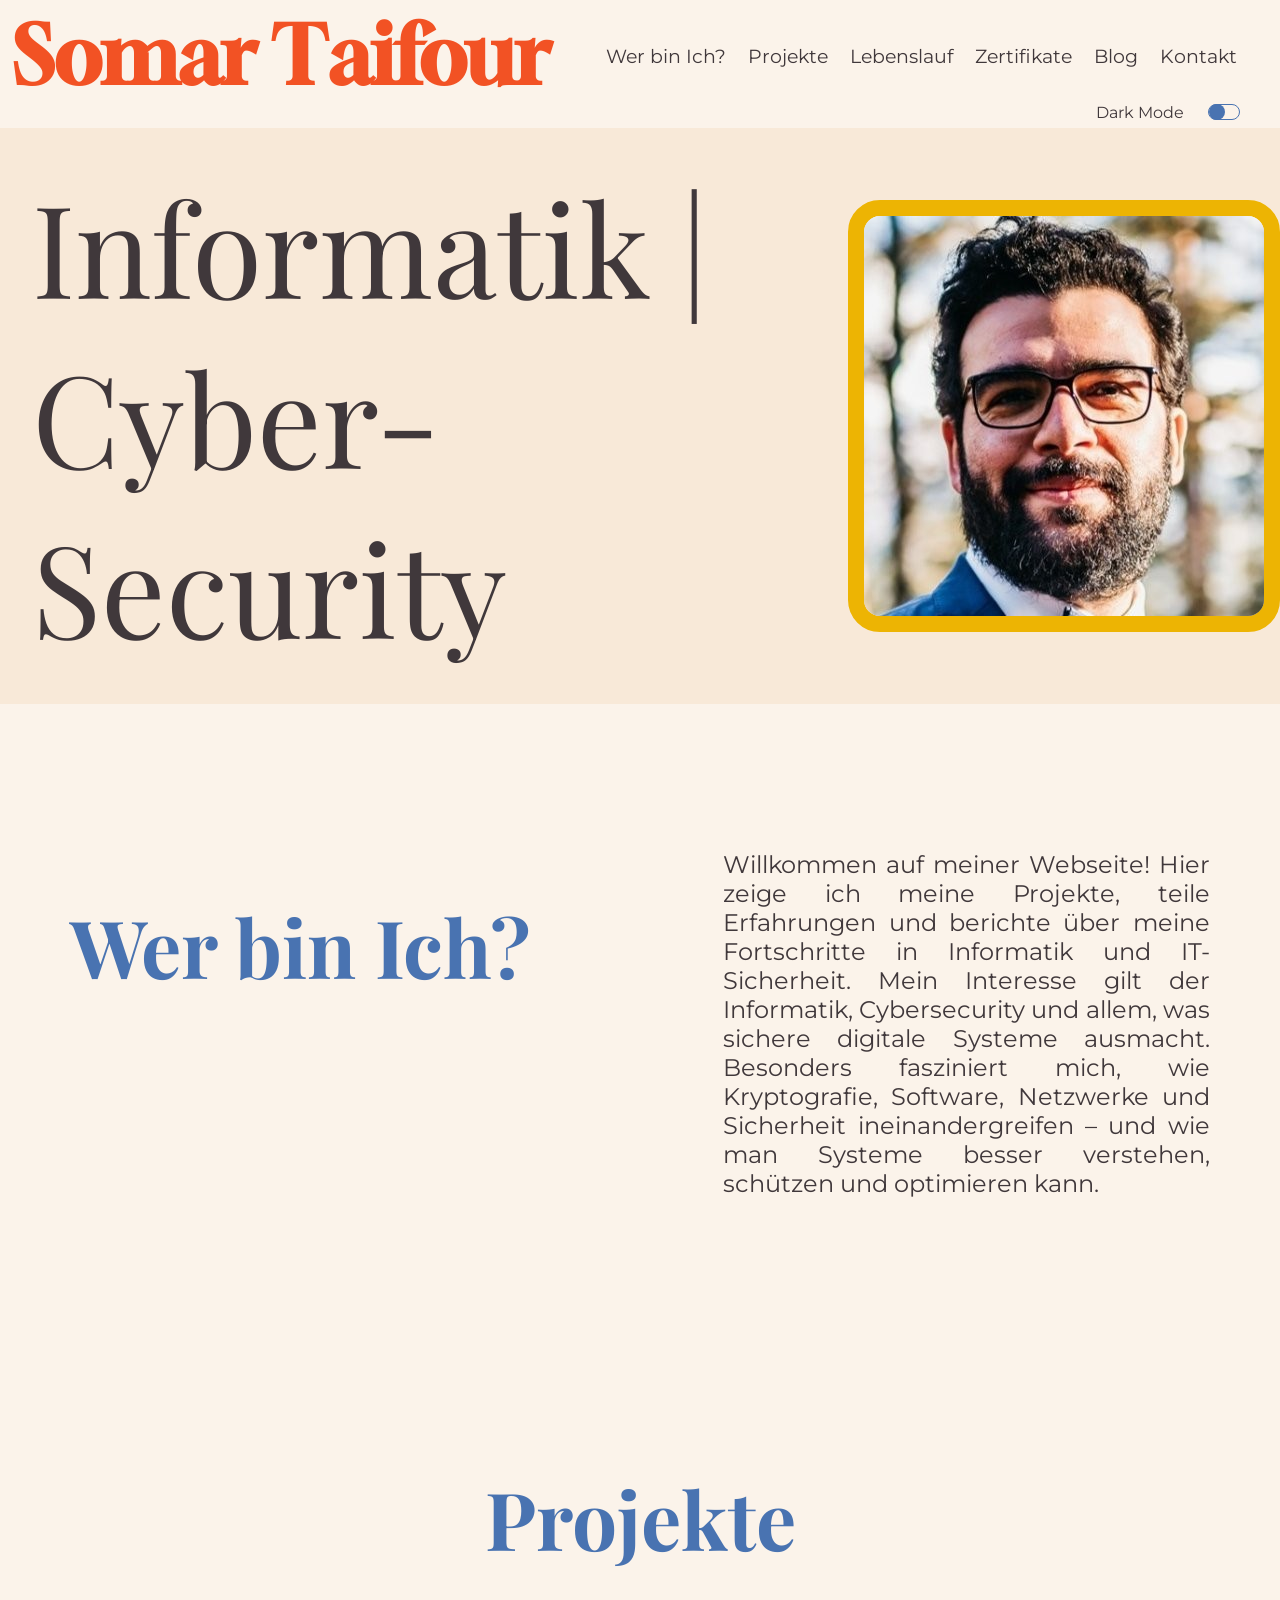
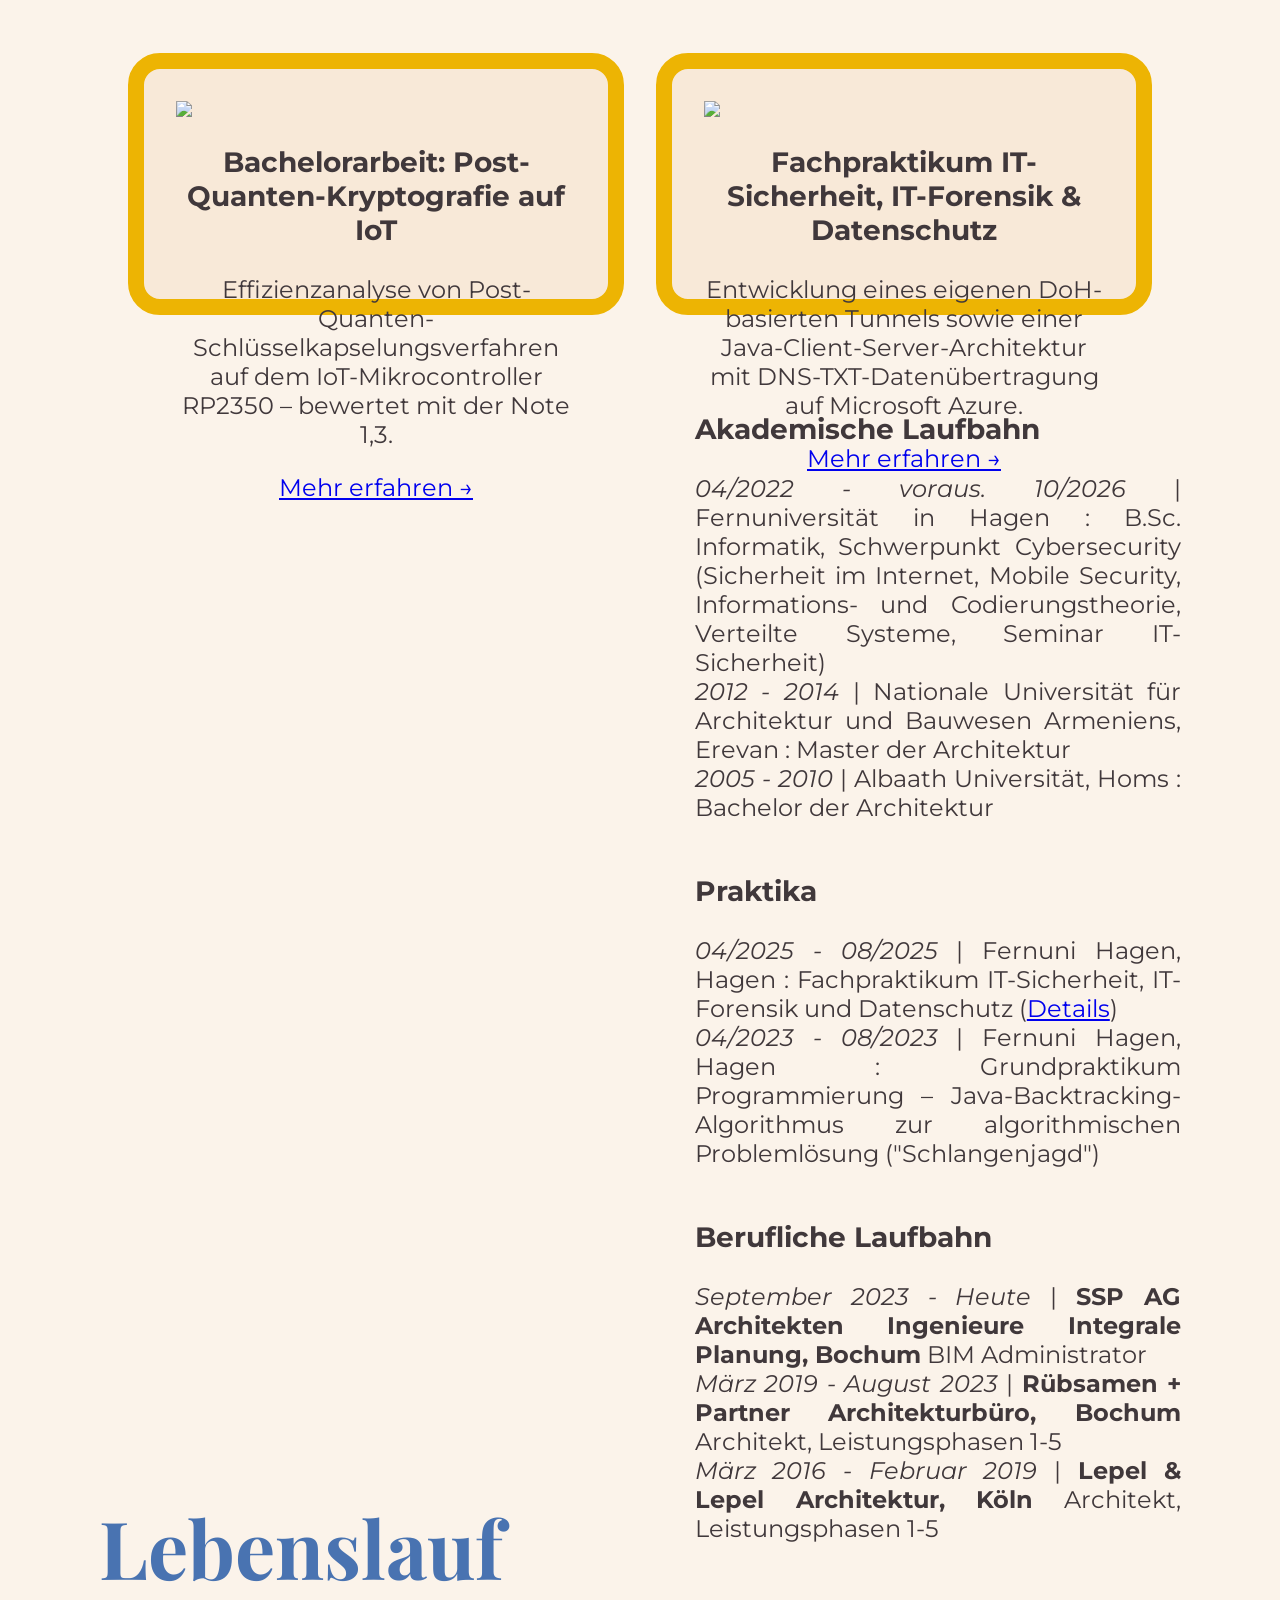
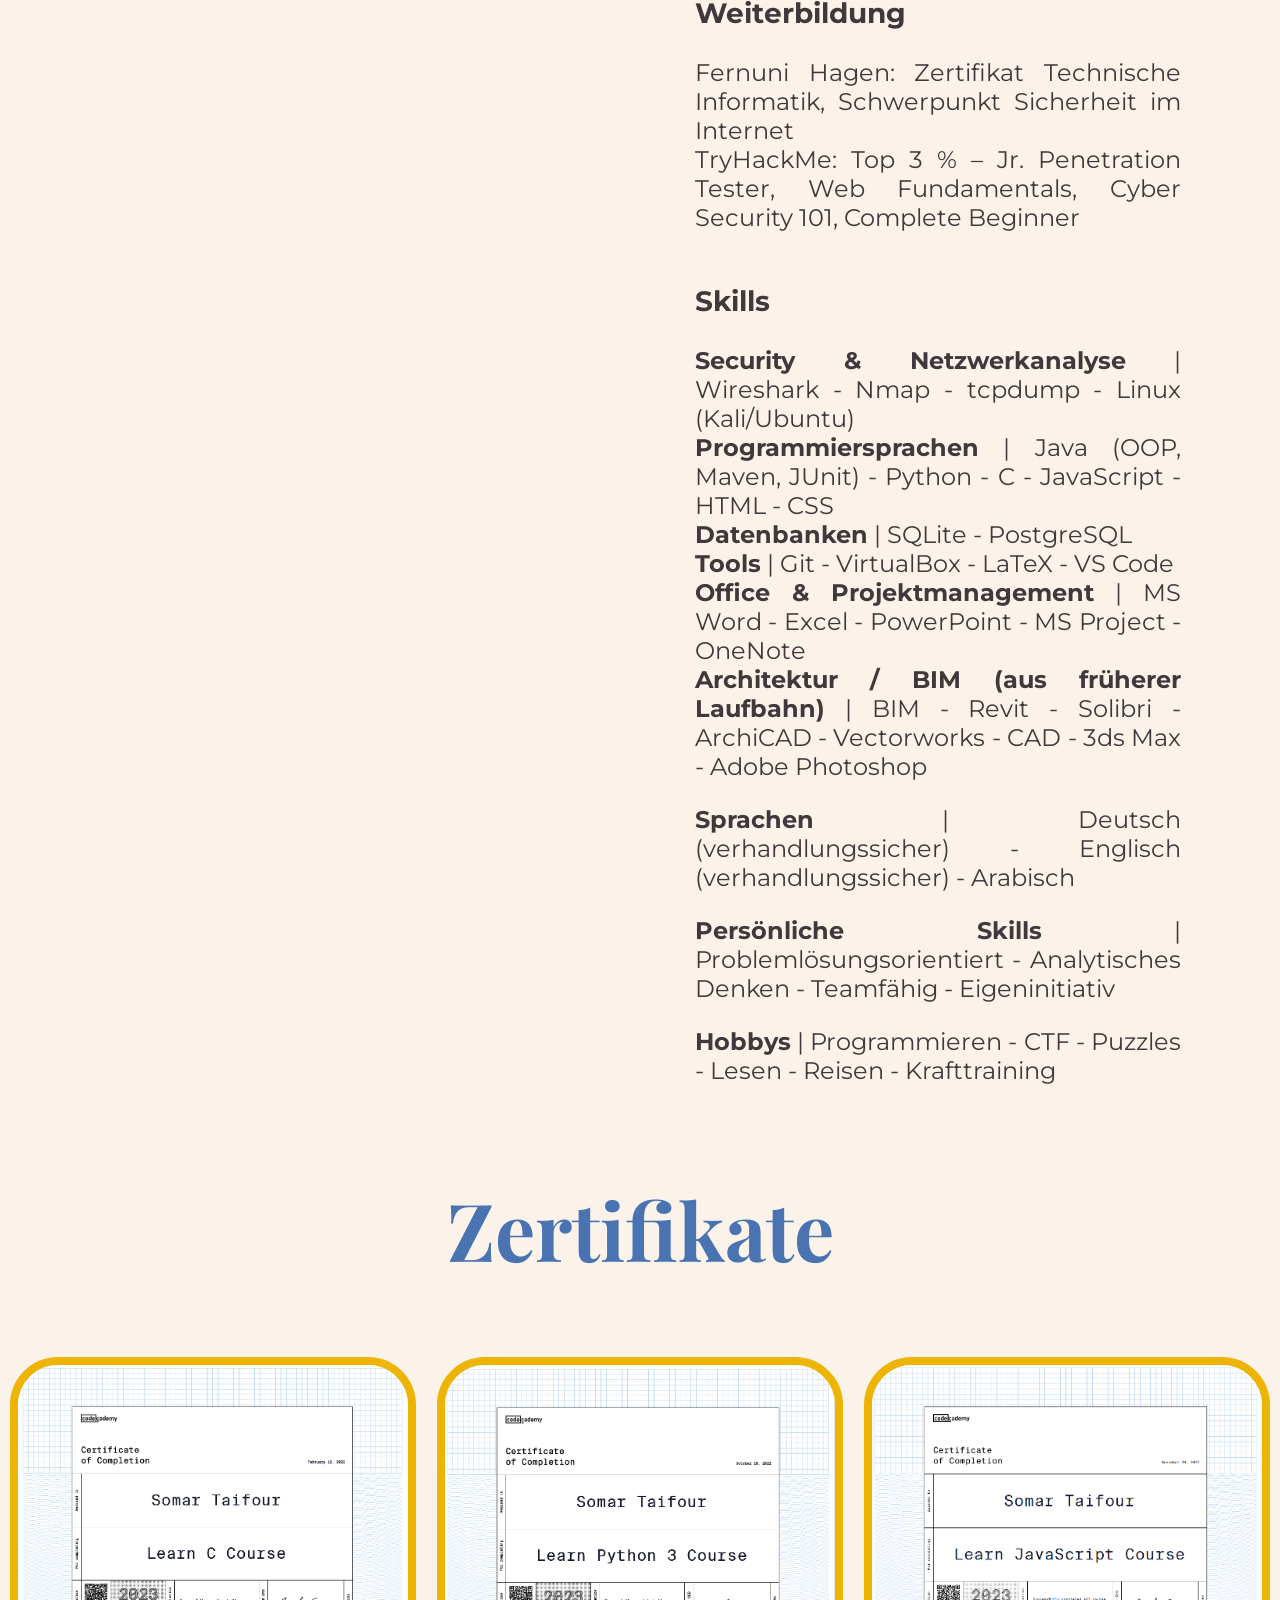
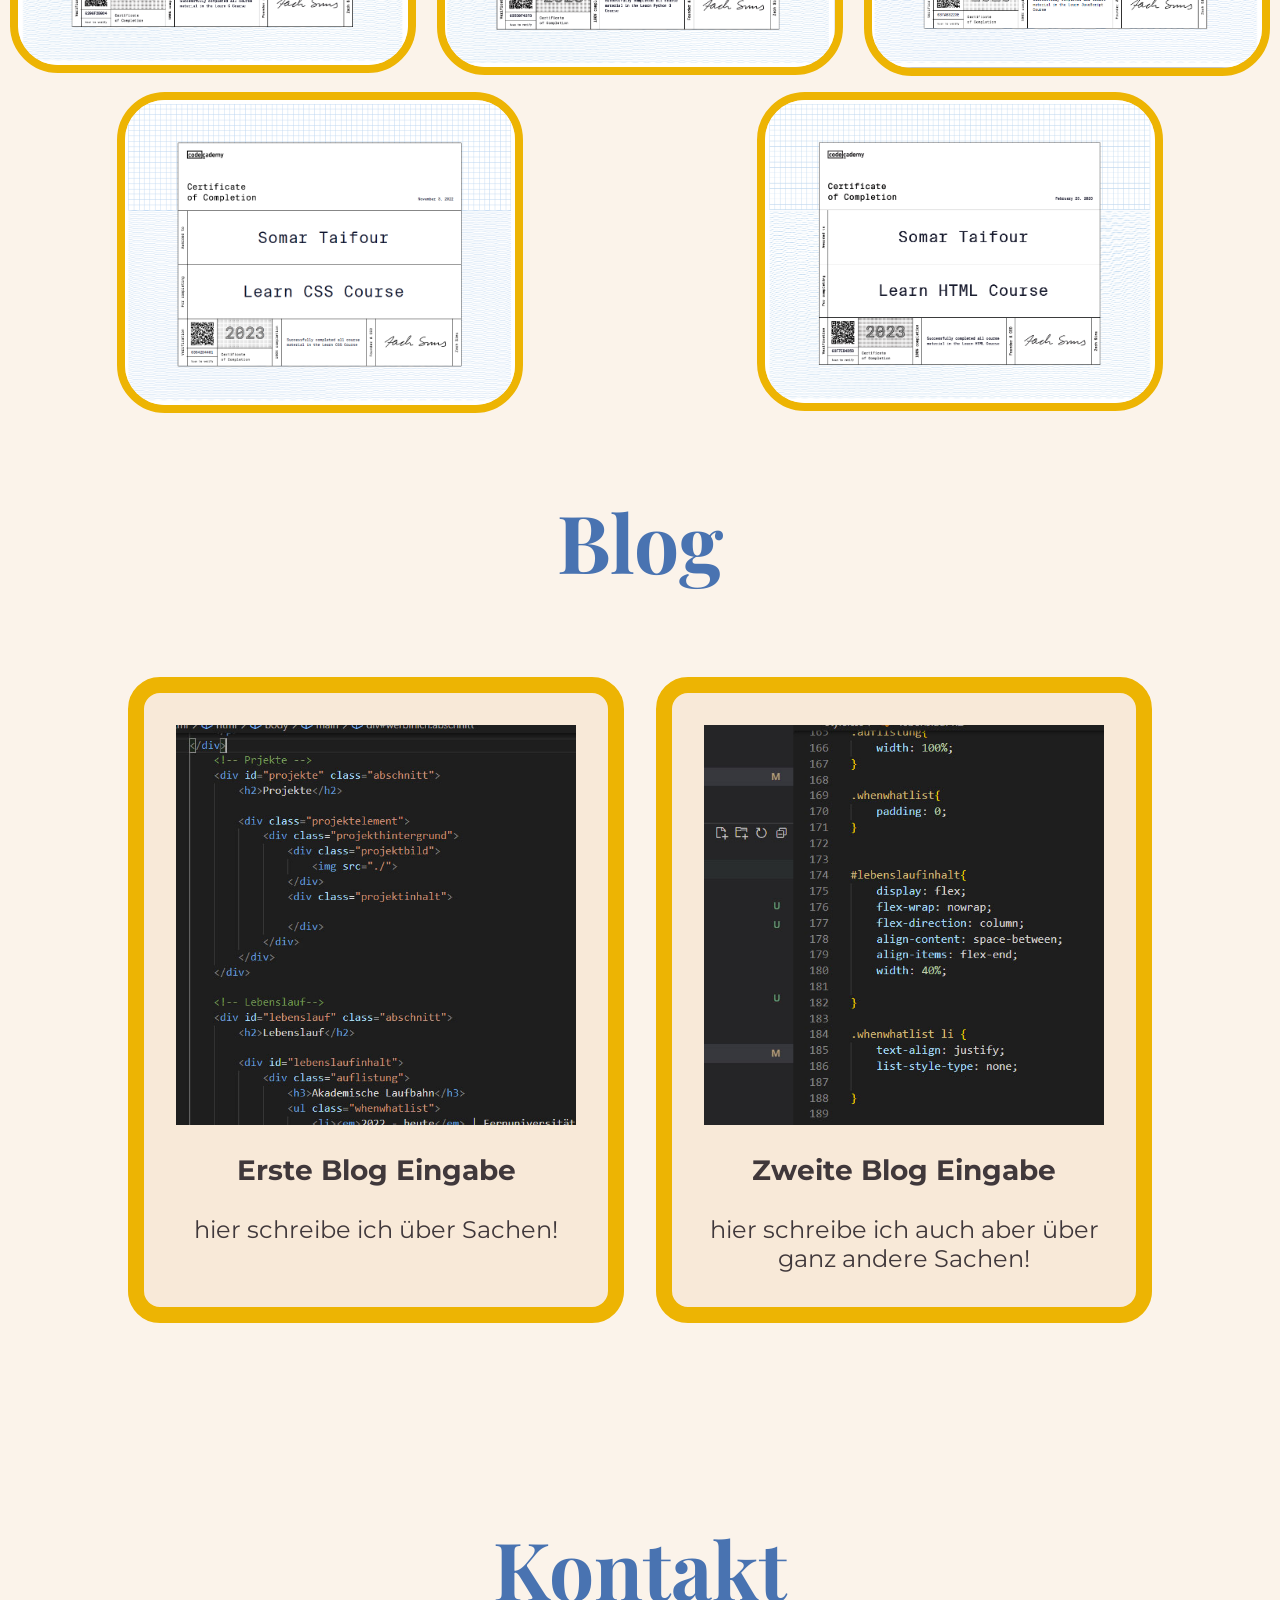
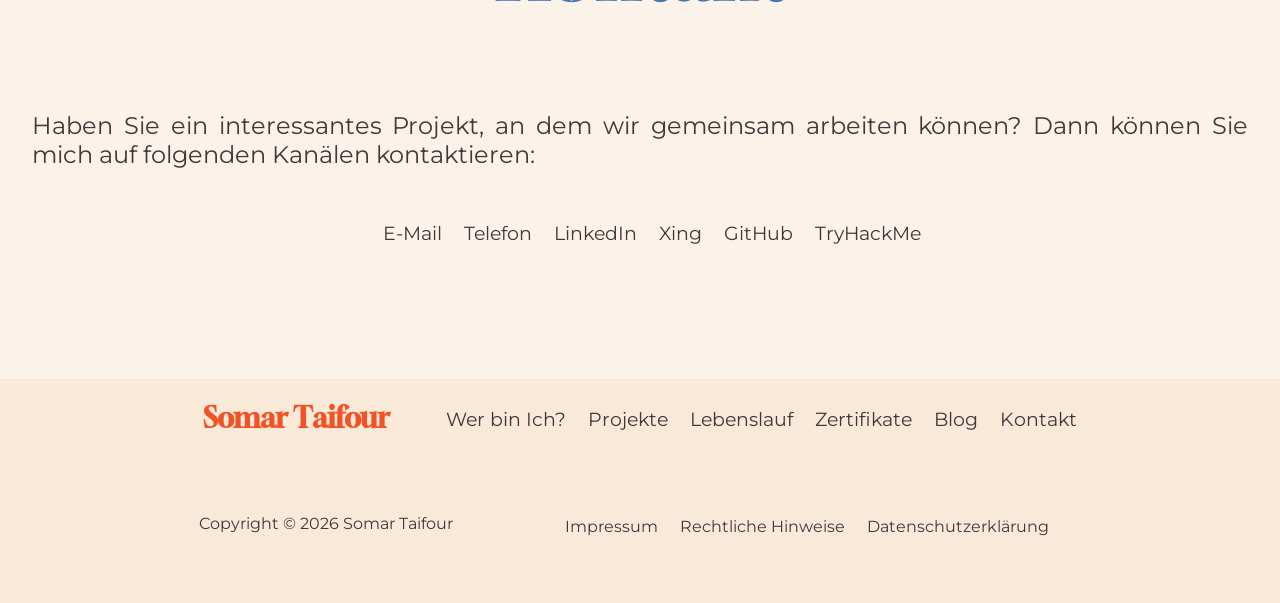
==== index.html @ 8c8c06d6 "Update title and content for Cyber-Security focus" ====
<!DOCTYPE html>
<html lang="de">
<head>
    <meta charset="UTF-8">
    <meta http-equiv="X-UA-Compatible" content="IE=edge">
    <meta name="viewport" content="width=device-width, initial-scale=1.0">
    <title>Somar Taifour | Informatik | Cyber-Security</title>
    <link rel="stylesheet" type="text/css" href="style.css">

    <link rel="preconnect" href="https://fonts.googleapis.com">
    <link rel="preconnect" href="https://fonts.gstatic.com" crossorigin>
    <link
        href="https://fonts.googleapis.com/css2?family=Gloock&family=Montserrat:wght@300;400&family=Playfair+Display&family=Playfair+Display+SC&family=Poppins:wght@200;300&family=Raleway&display=swap"
        rel="stylesheet">

</head>
<body>
    <header>
        <div class="logoandlist">
            <h1 class="logo">Somar Taifour</h1>
            <nav class="nav-menu">
                <ul class="breadcrumb">
                    <li><a href="#werbinich" id="listwerbinich">Wer bin Ich?</a></li>
                    <li><a href="#projekte" id="listprojekte">Projekte</a></li>
                    <li><a href="#lebenslauf" id="listlebenslauf">Lebenslauf</a></li>
                    <li><a href="#zertifikate" id="listzertifikate">Zertifikate</a></li>
                    <li><a href="#blog" id="listblog">Blog</a></li>
                    <li><a href="#kontakt" id="listkontakt">Kontakt</a></li>

                </ul>
            </nav>
        </div>


        <div class="controls">
            <label class="toggleswitch">
                Dark Mode
                <input type="checkbox" id="darkmodetoggle">
                <div class="toggleswitchborder">
                    <div class="toggleswitchdot"></div>
                </div>
            </label>
        </div>
    </header>

    <main>
        <section class="banner">
            <div id="bannerinhalt">
                <p id="titel">Informatik | Cyber-Security</p>
                <div id="personalphoto">
                    <img src="./1642573619789.jpg">
                </div>
            </div>


        </section>

        <!-- WerBinIch -->
        <section >
            <div id="werbinich" class="abschnitt">
                <h2>Wer bin Ich?</h2>
                <p>Willkommen auf meiner Webseite! Hier zeige ich meine Projekte,
                    teile Erfahrungen und berichte über meine Fortschritte in Informatik und IT-Sicherheit.
                    Mein Interesse gilt der Informatik, Cybersecurity und allem, was sichere digitale Systeme ausmacht.
                    Besonders fasziniert mich, wie Kryptografie, Software, Netzwerke und Sicherheit ineinandergreifen
                    – und wie man Systeme besser verstehen, schützen und optimieren kann.
                </p>
            </div>

        </section>

        <!-- Prjekte -->
        <section>
            <div id="projekte" class="abschnitt center">
                <h2>Projekte</h2>

                <div class="projektelement">
                    <div class="projekthintergrund">
                        <div class="projektbild">
                            <img src="./projekt-bachelorarbeit.jpg">
                        </div>
                        <div class="projektinhalt">
                            <h3>Bachelorarbeit: Post-Quanten-Kryptografie auf IoT</h3>
                            <p>Effizienzanalyse von Post-Quanten-Schlüsselkapselungsverfahren
                                auf dem IoT-Mikrocontroller RP2350 – bewertet mit der Note 1,3.</p>
                            <a href="bachelorarbeit.html" class="projektlink">Mehr erfahren →</a>
                        </div>
                    </div>
                </div>

                <div class="projektelement">
                    <div class="projekthintergrund">
                        <div class="projektbild">
                            <img src="./projekt-praktikum.jpg">
                        </div>
                        <div class="projektinhalt">
                            <h3>Fachpraktikum IT-Sicherheit, IT-Forensik &amp; Datenschutz</h3>
                            <p>Entwicklung eines eigenen DoH-basierten Tunnels sowie einer
                                Java-Client-Server-Architektur mit DNS-TXT-Datenübertragung auf Microsoft Azure.</p>
                            <a href="praktikum.html" class="projektlink">Mehr erfahren →</a>
                        </div>
                    </div>
                </div>
            </div>
        </section>


        <!-- Lebenslauf-->
        <section>
            <div id="lebenslauf" class="abschnitt">
                <h2>Lebenslauf</h2>

                <div id="lebenslaufinhalt">
                    <div class="auflistung">
                        <h3>Akademische Laufbahn</h3>
                        <ul class="whenwhatlist">
                            <li><em>04/2022 - voraus. 10/2026</em> | Fernuniversität in Hagen : B.Sc. Informatik,
                                Schwerpunkt Cybersecurity (Sicherheit im Internet, Mobile Security,
                                Informations- und Codierungstheorie, Verteilte Systeme, Seminar IT-Sicherheit)</li>
                            <li><em>2012 - 2014</em> | Nationale Universität für Architektur und
                                Bauwesen Armeniens, Erevan : Master der Architektur</li>
                            <li><em>2005 - 2010</em> | Albaath Universität, Homs : Bachelor der Architektur</li>
                        </ul>
                    </div>

                    <div class="auflistung">
                        <h3>Praktika</h3>
                        <ul class="whenwhatlist">
                            <li><em>04/2025 - 08/2025</em> | Fernuni Hagen, Hagen :
                                Fachpraktikum IT-Sicherheit, IT-Forensik und Datenschutz
                                (<a href="praktikum.html">Details</a>)</li>
                            <li><em>04/2023 - 08/2023</em> | Fernuni Hagen, Hagen :
                                Grundpraktikum Programmierung – Java-Backtracking-Algorithmus
                                zur algorithmischen Problemlösung ("Schlangenjagd")</li>
                        </ul>
                    </div>

                    <div class="auflistung">
                        <h3>Berufliche Laufbahn</h3>
                        <ul class="whenwhatlist">
                            <li>
                                <em>September 2023 - Heute</em> |
                                <b>SSP AG Architekten Ingenieure Integrale Planung, Bochum</b>
                                BIM Administrator
                            </li>
                            <li><em>März 2019 - August 2023</em> |
                                <b>Rübsamen + Partner Architekturbüro, Bochum</b>
                                Architekt, Leistungsphasen 1-5</li>
                            <li><em>März 2016 - Februar 2019</em> |
                                <b>Lepel & Lepel Architektur, Köln</b>
                                Architekt, Leistungsphasen 1-5</li>
                        </ul>
                    </div>

                    <div class="auflistung">
                        <h3>Weiterbildung</h3>
                        <ul class="whenwhatlist">
                            <li>Fernuni Hagen: Zertifikat Technische Informatik, Schwerpunkt Sicherheit im Internet</li>
                            <li>TryHackMe: Top 3 % – Jr. Penetration Tester, Web Fundamentals, Cyber Security 101, Complete Beginner</li>
                        </ul>
                    </div>

                    <div class="auflistung">
                        <h3>Skills</h3>
                        <ul class="whenwhatlist">
                            <li><strong>Security &amp; Netzwerkanalyse</strong> |
                                Wireshark -
                                Nmap -
                                tcpdump -
                                Linux (Kali/Ubuntu)
                            </li>
                            <li><strong>Programmiersprachen</strong> |
                                Java (OOP, Maven, JUnit) -
                                Python -
                                C -
                                JavaScript -
                                HTML -
                                CSS
                            </li>
                            <li><strong>Datenbanken</strong> |
                                SQLite -
                                PostgreSQL
                            </li>
                            <li><strong>Tools</strong> |
                                Git -
                                VirtualBox -
                                LaTeX -
                                VS Code
                            </li>
                            <li><strong>Office &amp; Projektmanagement</strong> |
                                MS Word -
                                Excel -
                                PowerPoint -
                                MS Project -
                                OneNote
                            </li>
                            <li><strong>Architektur / BIM (aus früherer Laufbahn)</strong> |
                                BIM -
                                Revit -
                                Solibri -
                                ArchiCAD -
                                Vectorworks -
                                CAD -
                                3ds Max -
                                Adobe Photoshop
                            </li>
                        </ul>
                        <ul class="whenwhatlist">
                            <li><strong>Sprachen</strong> |
                                Deutsch (verhandlungssicher) -
                                Englisch (verhandlungssicher) -
                                Arabisch
                            </li>
                        </ul>
                        <ul class="whenwhatlist">
                            <li><strong>Persönliche Skills</strong> |
                                Problemlösungsorientiert -
                                Analytisches Denken -
                                Teamfähig -
                                Eigeninitiativ
                            </li>
                        </ul>
                        <ul class="whenwhatlist">
                            <li><strong>Hobbys</strong> |
                                Programmieren -
                                CTF -
                                Puzzles -
                                Lesen -
                                Reisen -
                                Krafttraining
                            </li>
                        </ul>
                    </div>
                </div>
            </div>
        </section>


        <!-- Zertifikate -->
        <section>
            <div id="zertifikate" class="abschnitt center">
                <h2>Zertifikate</h2>
                <div id="zertifikatscheine" class="abschnitt">
                    <img src="./c.png">

                    <img src="./python.png">

                    <img src="./javascript.png">

                    <img src="./css.png">

                    <img src="./html.png">
                </div>

            </div>
        </section>


        <!-- Blog -->
        <section>
            <div id="blog" class="abschnitt center">
                <h2>Blog</h2>

                <div class="projektelement">
                    <div class="projekthintergrund">
                        <div class="projektbild">
                            <img src="./projekt1.jpg">
                        </div>
                        <div class="projektinhalt">
                            <h3>Erste Blog Eingabe</h3>
                            <p>hier schreibe ich über Sachen!</p>
                        </div>
                    </div>
                </div>

                <div class="projektelement">
                    <div class="projekthintergrund">
                        <div class="projektbild">
                            <img src="./projekt2.jpg">
                        </div>
                        <div class="projektinhalt">
                            <h3>Zweite Blog Eingabe</h3>
                            <p>hier schreibe ich auch aber über ganz andere Sachen!</p>
                        </div>
                    </div>
                </div>
            </div>
        </section>


        <!-- Kontakt-->
        <section>
            <div id="kontakt" class="abschnitt center">
                <h2>Kontakt</h2>
                <p>Haben Sie ein interessantes Projekt, an dem wir gemeinsam arbeiten können? Dann können Sie mich auf folgenden
                    Kanälen kontaktieren: </p>

                <nav>
                    <ul>
                        <li><a href="mailto:somar.taifour@outlook.com">E-Mail</a></li>
                        <li><a href="tel:+4917620320152">Telefon</a></li>
                        <li><a href="https://www.linkedin.com/in/somar-taifour/" target="_blank">LinkedIn</a></li>
                        <li><a href="https://www.xing.com/profile/Somar_Taifour/" target="_blank">Xing</a></li>
                        <li><a href="https://github.com/Somar-tfr/" target="_blank">GitHub</a></li>
                        <li><a href="https://tryhackme.com/p/Somar.t" target="_blank">TryHackMe</a></li>

                    </ul>
                </nav>
            </div>
        </section>

    </main>

    <footer>
        <section>
            <div id="footer">
                <!-- linke -->

                <div id="linke">
                    <h3 class="logo">Somar Taifour</h3>
                    <nav class="nav-menu">
                        <ul class="breadcrumb">
                            <li><a href="#werbinich" id="listfooterwerbinich">Wer bin Ich?</a></li>
                            <li><a href="#projekte" id="listfooterprojekte">Projekte</a></li>
                            <li><a href="#lebenslauf" id="listfooterlebenslauf">Lebenslauf</a></li>
                            <li><a href="#zertifikate" id="listfooterzertifikate">Zertifikate</a></li>
                            <li><a href="#blog" id="listfooterblog">Blog</a></li>
                            <li><a href="#kontakt" id="listfooterkontakt">Kontakt</a></li>

                        </ul>
                    </nav>
                </div>
                <br>
                <!-- footnotes-->
                <div id="footnotes">
                    <p>Copyright © 2026 Somar Taifour</p>
                    <nav>
                        <ul>
                            <li><a href="#">Impressum</a></li>
                            <li><a href="#">Rechtliche Hinweise</a></li>
                            <li><a href="#">Datenschutzerklärung</a></li>
                        </ul>
                    </nav>
                </div>
            </div>
        </section>



    </footer>
    <script src="main.js"></script>
</body>
</html>
---- style.css ----
html {
    scroll-behavior: smooth
}

body{
    margin: 0 auto;
    min-width: 1280px;
    /*font-family: 'Raleway', sans-serif;*/
    font-family: 'Montserrat', sans-serif;
    /*width: 1280px;*/
    font-size: 1.5rem;
    align-content: center;

    --lightBackgroundColor: #fbf3ea;
    --lightPrimaryColor: #40383b;
    --lightBannerColor: #f8e9d8;
    --lightTitlesColor: #4973B1;
    --lightLogoColor: #F25224;
    --lightFrameColor:#EDB403;

    --darkBackgroundColor: #40383b;
    --darkPrimaryColor:#fbf3ea;
    --darkBannerColor : #292325;
    --darkTitlesColor: #99c2ff;
    --darkLogoColor: #f27c5c;
    --darkFrameColor:#e7be44;

    --backgroundColor : var(--lightBackgroundColor);
    --primaryColor: var(--lightPrimaryColor);
    --frameColor: var(--lightFrameColor);
    --logoColor: var(--lightLogoColor);
    --titlesColor: var(--lightTitlesColor);
    --bannerColor: var(--lightBannerColor);


    background-color: var(--backgroundColor);
    color: var(--primaryColor);
    
}

header{
    display: block;
    justify-content: space-around;
    align-content: center;
    background-color: var(--backgroundColor);
    width: 100%;
    position:relative;
    z-index: 1;
    height: 8rem;
}

.logo{
    color: var(--logoColor);
    align-self: center;
    /*padding-left: 2rem;*/
    font-family: 'Gloock', serif;
    margin: 0 ;
}
header h1{
    font-size: 5rem;
}
nav{
    align-self: center;
    padding-right: 2rem;
}

nav li{
    display: inline;
    padding-left:  1rem;
    font-size: 20px;
    font-size: 1.2rem;

}

nav a{
    color: var(--primaryColor);
    text-decoration: none;
    font-family: 'Montserrat', sans-serif;
}

.logoandlist {
    display: flex;
    justify-content: center;
}

.toggleswitch {
    display: inline-flex;
    align-items: center;
    cursor: pointer;
    font-size: 1rem;
}

.toggleswitchborder {
    display: inline-flex;
    align-items: center;
    width: 2rem;
    height: 1rem;
    border: 1px solid var(--titlesColor);
    border-radius: 1rem;
    box-sizing: border-box;
    margin-inline-start: 1.5rem;
}

.toggleswitch input {
    display: none;
}

.toggleswitchdot {
    width: 1rem;
    height: 1rem;
    border-radius: 50%;
    background: var(--titlesColor);
    transform: translate3d(0, 0, 0);
    transition: transform .1s ease-in-out;
}

.toggleswitch input:checked+* .toggleswitchdot {
    transform: translate3d(1rem, 0, 0);
}

.controls {
    display: flex;
    justify-content: center;
    margin-left: 66rem;

}
/*
.grid-container{
    display: grid;
    width: 100px;
    grid-template-columns: 6fr;
    grid-gap: 10px 10px;
}*/

main{
    /*display:block;*/
    /*padding-top: 7rem;*/
    margin: 0 2rem;
    position: relative;
}   

footer{
    background-color: var(--bannerColor);
    height: 14rem;
}
#linke{
    display: flex;
    justify-content: space-around;
    align-content: center;
}

#footnotes {
    display: flex;
    flex-wrap: wrap;
    justify-content: space-around;
    align-items: center;

}

#footnotes p{
    
    font-size: 1rem;
}

#footer h3{
    padding-left: 2rem;
}

#footer{
    color: var(--primaryColor);
    display: block;
    justify-content: space-around;
}
#footnotes nav li a{
    font-size: 1rem;
}

.banner{
    background-color: var(--bannerColor);
    display: flex;
    justify-content: center;
    margin: 0 -2rem;
    height: 36rem;
    

}

#bannerinhalt{
    
    display: flex;
    justify-content: center;
    
    align-items: center;
    width: 1280px;
}

.banner img{
    border-radius: 2rem;
    border: 1rem solid var(--frameColor);
}
#titel {
    font-family: 'Playfair Display', serif;
    font-size: 8rem;
    padding-right: 2rem;
    margin: 1rem 0;
    
}

section{
    display: flex;
    justify-content: center;
}

.abschnitt {
    display: flex;
    flex-wrap: wrap;
    justify-content: center;
    align-content: center;
    align-items: flex-start;
    min-height: 40rem;
    width: 1280px;
}

#werbinich p{
    display: flex;
    width: 40%;
    text-align: justify;
}

#werbinich h2{
    flex-wrap: wrap;
    display: flex;
    padding-right:  12rem;
}

h2{
    
    font-family: 'Playfair Display', serif;
    font-size: 5rem;
    color:var(--titlesColor)
}

.banner p{
    padding: 0 2rem;
    font-size: 2rem;
}
.banner #personalphoto{
    display: flex;
    flex-wrap: wrap;
    align-content: space-around;
}

.auflistung{
    width: 100%;
}

.whenwhatlist{
    padding: 0;
}


#lebenslaufinhalt{
    display: flex;
    flex-wrap: nowrap;
    flex-direction: column;
    align-content: space-between;
    align-items: flex-end;
    width: 40%;
    
}

.whenwhatlist li {
    text-align: justify;
    list-style-type: none;

}

#zertifikate{
    /*display:block;*/
    height:auto;
    padding:0;

    
}

#zertifikatscheine{
    align-content: flex-start;
    justify-content: space-around;
}

#zertifikate img{
    width: 390px;
    height:auto;
    margin:0.5rem;
    border-radius: 3rem;
    border: 0.5rem solid var(--frameColor);
    


}

/*
font-family: 'Gloock', serif;
font-family: 'Oswald', sans-serif;
font-family: 'Playfair Display', serif;
font-family: 'Quicksand', sans-serif;
*/

#lebenslauf{
    flex-wrap: nowrap;
    align-items: center;
}

#lebenslauf h2{
    padding-right: 12rem;
    
}
#kontakt{
    flex-direction: column;
    justify-content: center;
    align-items: center;
}
#kontakt p{
    text-align: justify;

}
.center h2{
    width: 100%;
    text-align: center;
}

.projektbild{
    display: flex;
}
.projektbild img{
    width: 400px;
    height: auto;
}

.projekthintergrund{
    padding: 2rem;
    border-radius: 2rem;
    border: 1rem solid var(--frameColor);
    background-color: var(--bannerColor);
    display: flex;
    flex-direction: column;
    margin:1rem;
}
.projektinhalt{
    align-items: center;
    text-align: center;
    width: 400px;
    height: 150px;
}

@media only screen and (max-width: 480px){
    body{
        min-width: auto;
        font-size: 1rem;
    }
    section{
        flex-direction: column;
        align-items: center;
        justify-content: center;
        align-content: center;
    }
    .navmenu{
        display: none;
    }

    .breadcrumb li{
        display: none;
    }

    .logoandlist{
        flex-direction: column;
    }

    .controls{
        display: none;
    }

    .logo{
        text-align: center;
        font-size: 3rem;
        padding-top: 2rem;
    }

    #bannerinhalt{
        width: auto;
        flex-direction: column;
    }
    
    #titel {
        font-size: 3rem;
        text-align: center;
    }

    #personalphoto  {
    justify-content: center;
    }

    #personalphoto img{
        width: 70%;

    }

    .abschnitt{
        width: auto;
        flex-direction: column;
        align-items: center;
    }

    #werbinich h2{
        padding-right: 0;
        width: auto;
    }

    h2{
        padding: none;
        font-size: 2rem;
        text-align: center;
        align-self: center;
        
    }
    #werbinich p{
        width: auto;
    }

    .projektbild img{
        width: 200px;
    }
    .projektbild{
        justify-content: center;
    }
    .projektinhalt{
        width: 200px;
    }
    .projekthintergrund{
        display: flex;
    }
    #lebenslauf h2{
        padding-right: 0;
    }
    #lebenslaufinhalt{
        width: auto;
    }
    #zertifikate img{
        width: 300px;
    }

    nav li{
        font-size: 1rem;
    }
    #linke{
        flex-direction: column;
    }
    #footer h3{
        padding-left: 0;
    }
    footer{
        height: auto;
    }
}
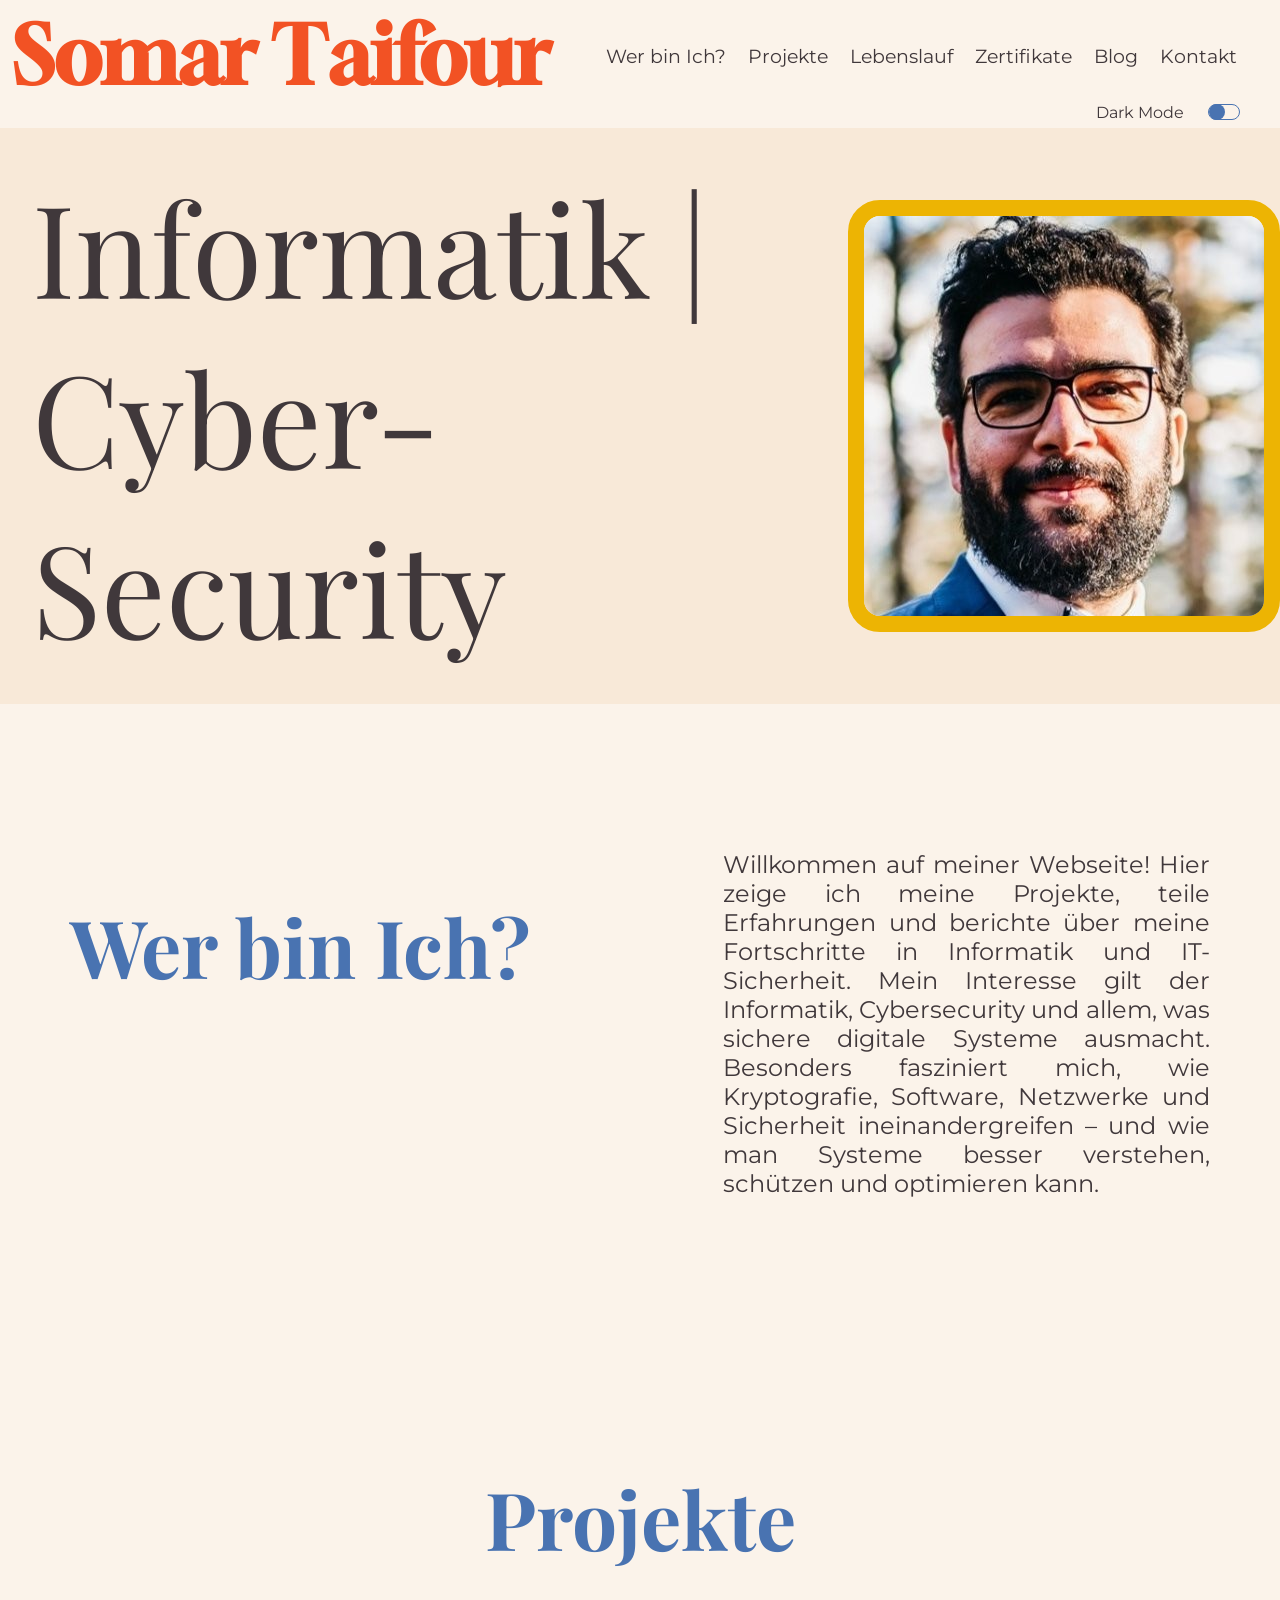
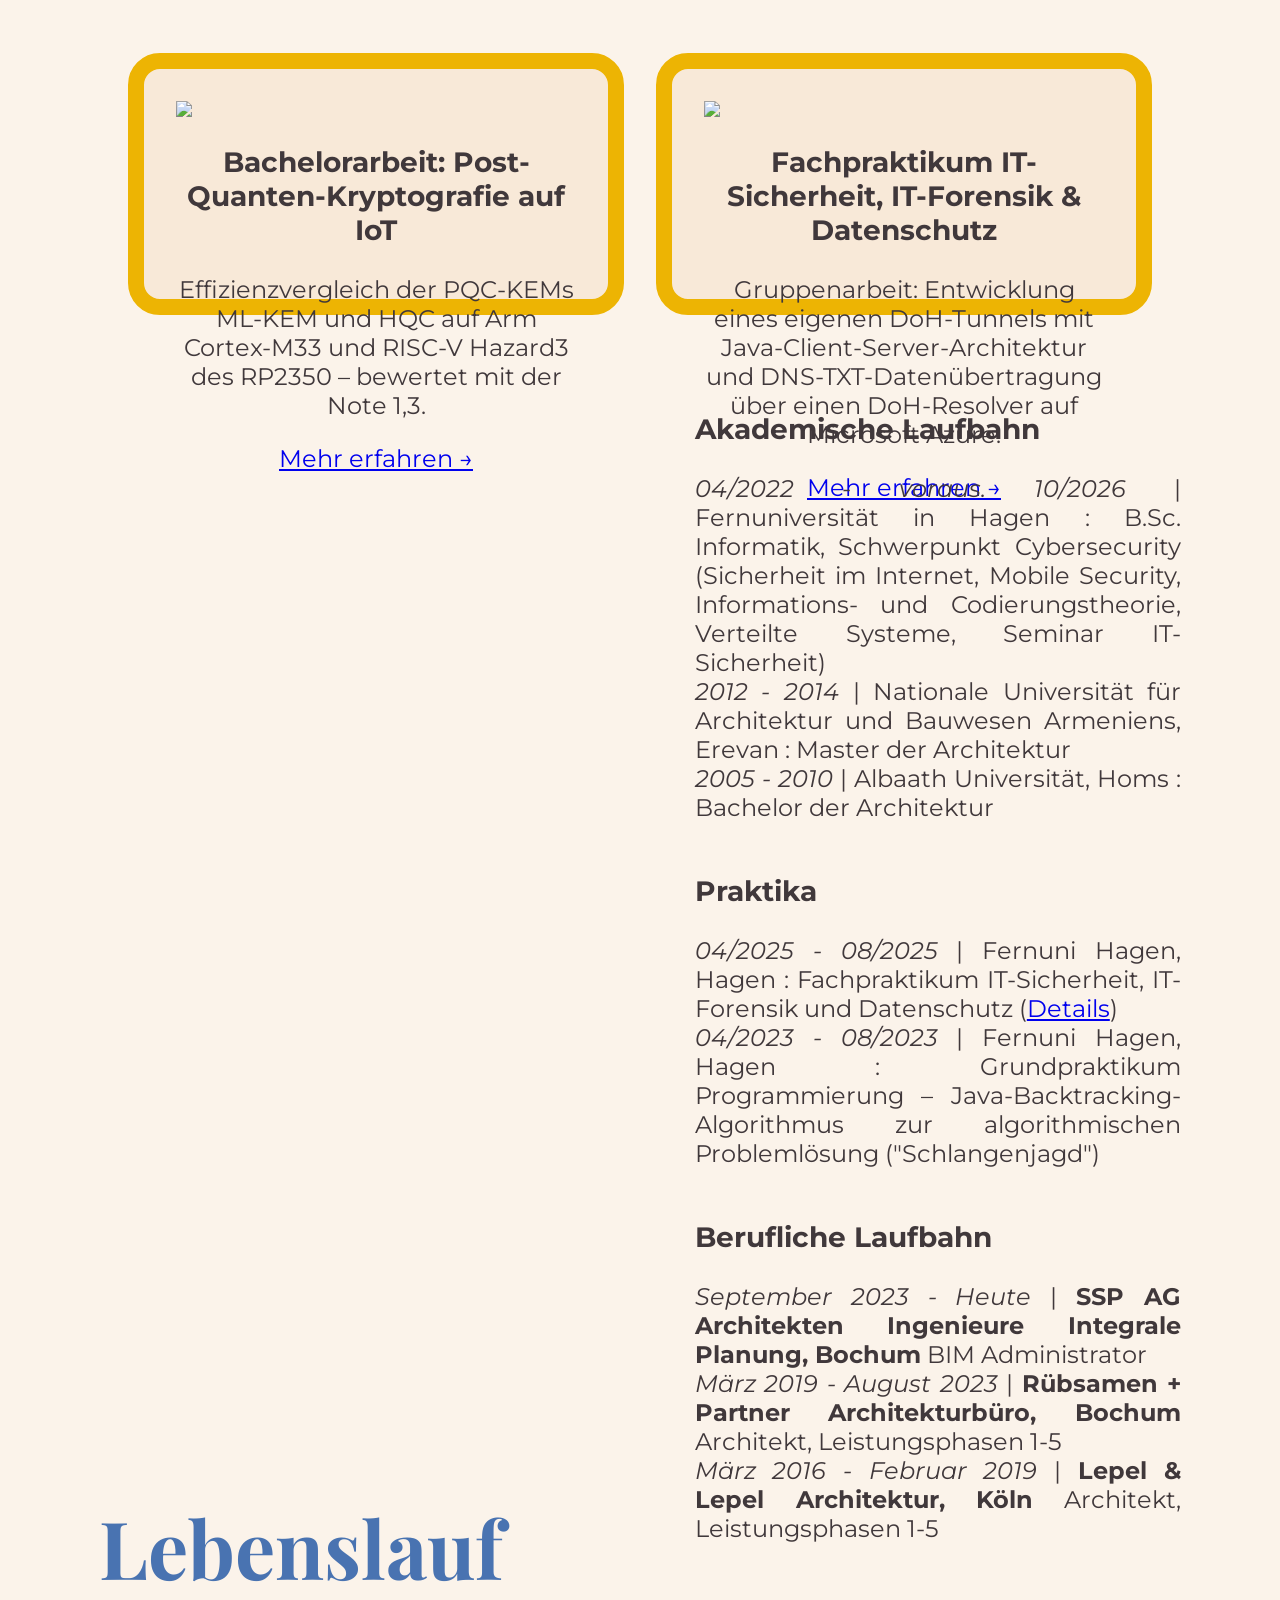
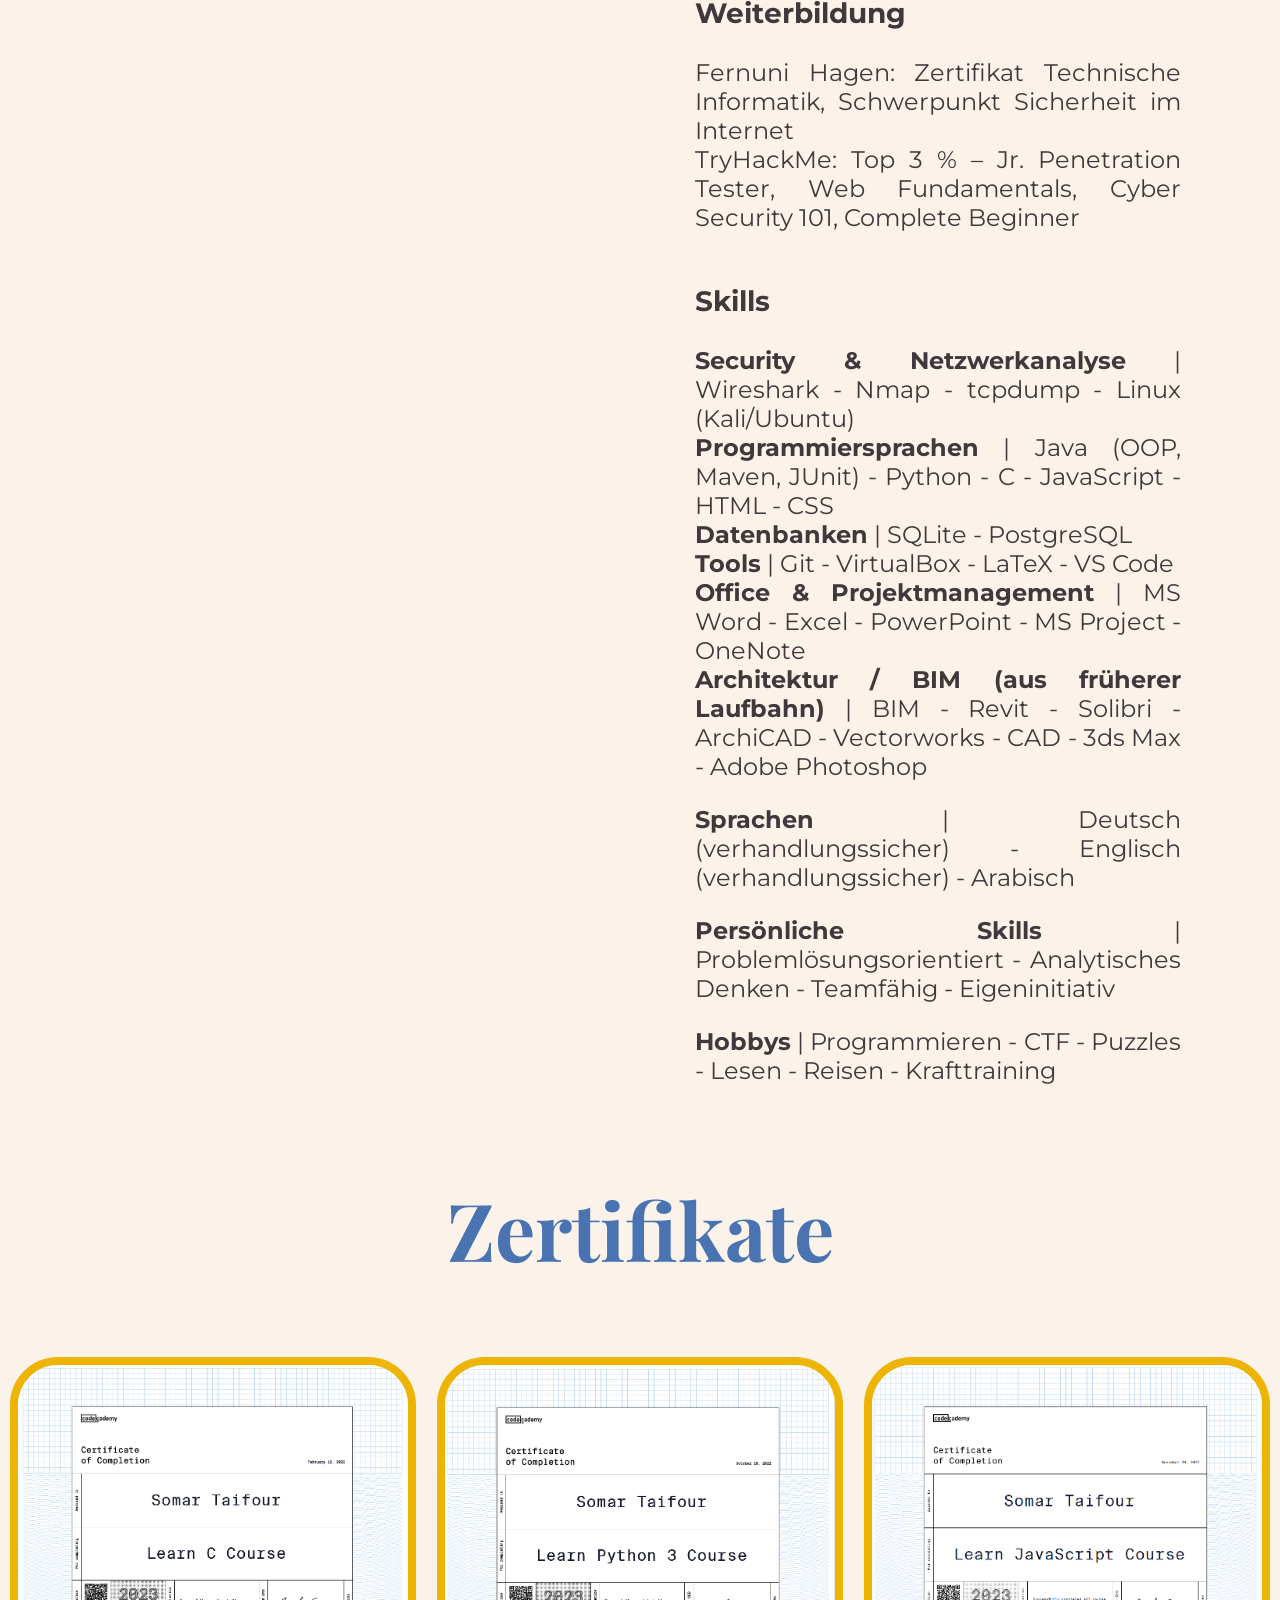
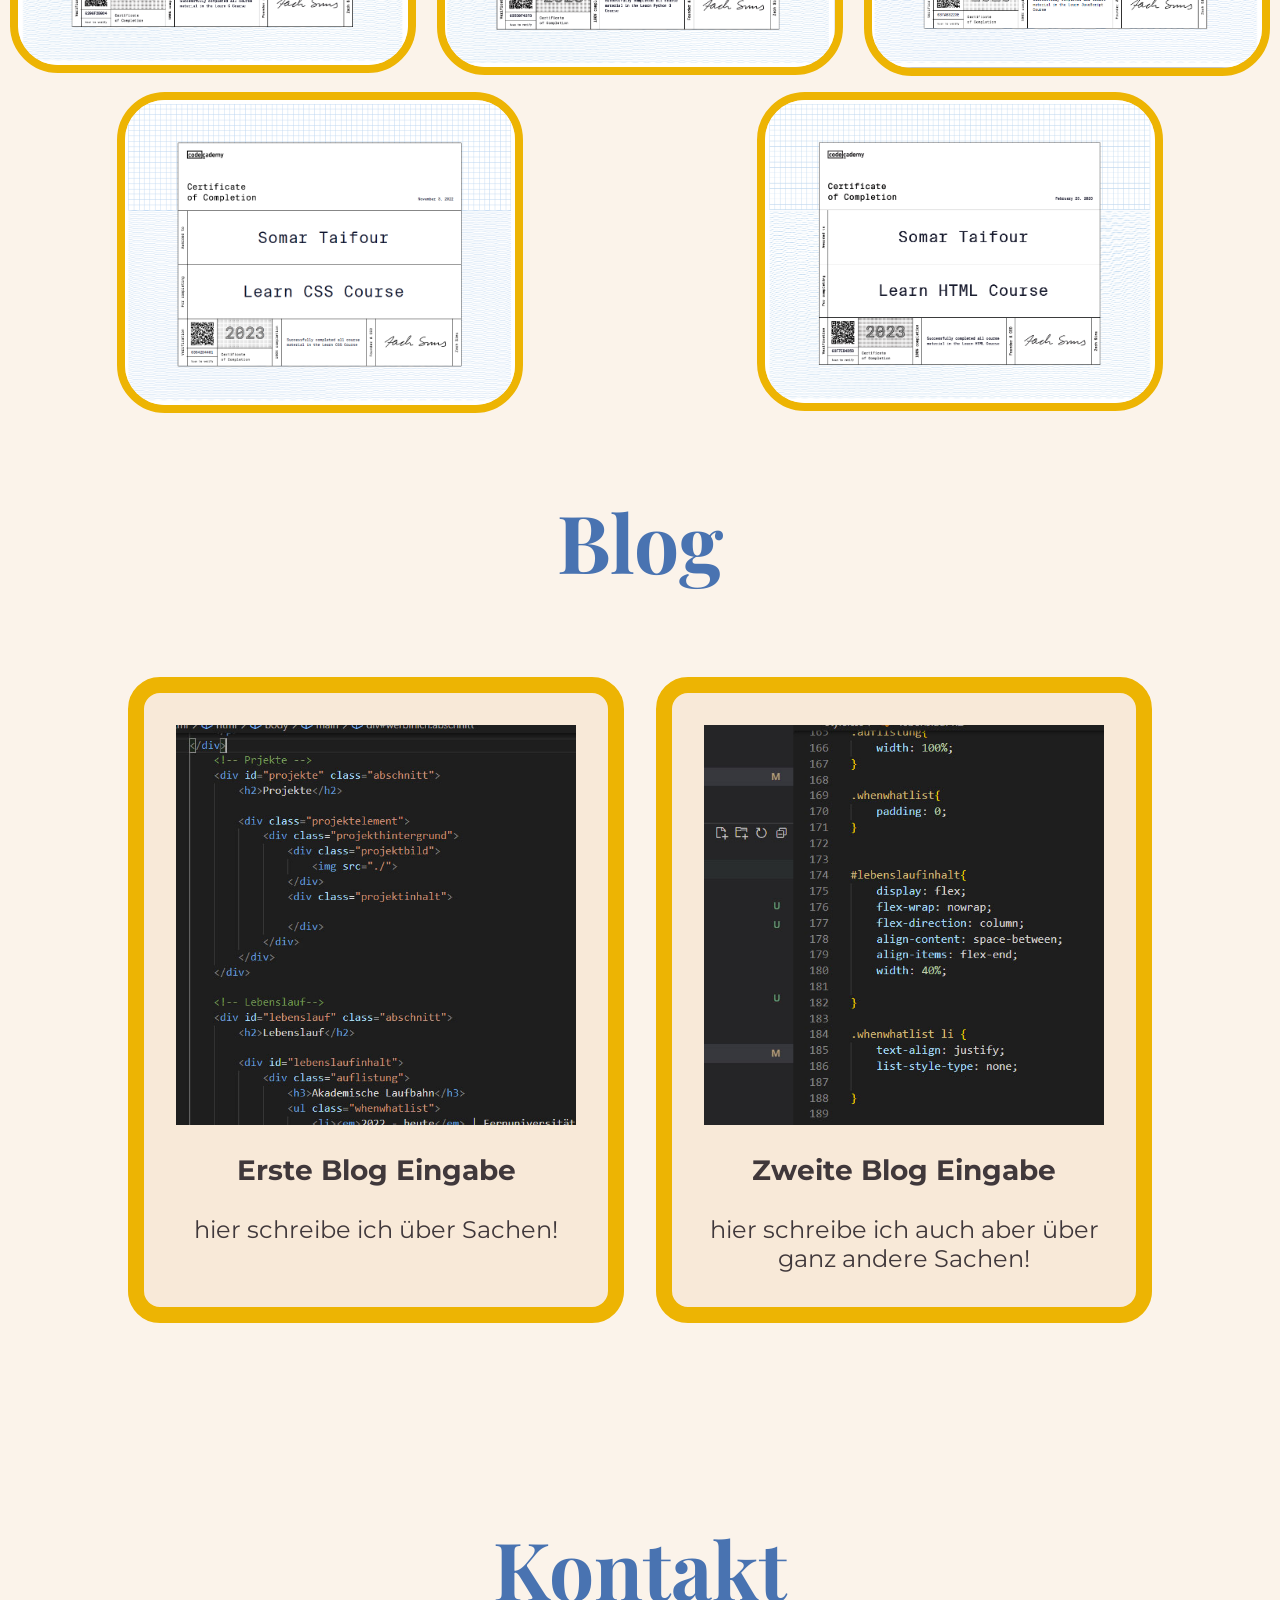
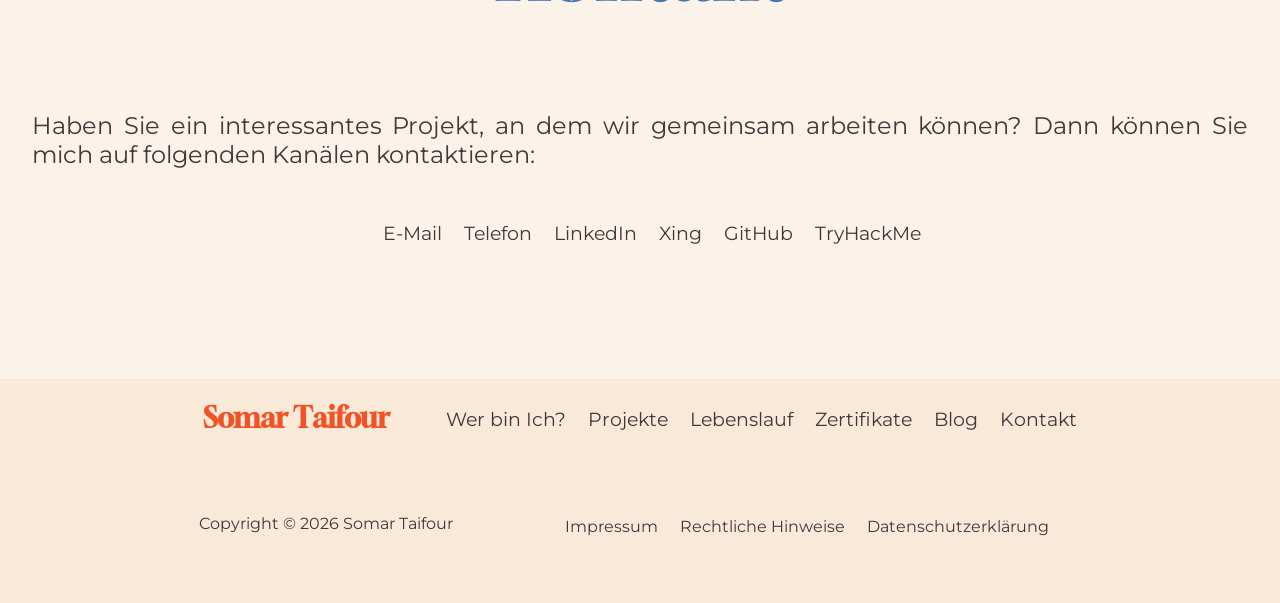
==== commit 05975c51: "Update project descriptions in index.html" ====
--- a/index.html
+++ b/index.html
@@ -81,8 +81,8 @@
                         </div>
                         <div class="projektinhalt">
                             <h3>Bachelorarbeit: Post-Quanten-Kryptografie auf IoT</h3>
-                            <p>Effizienzanalyse von Post-Quanten-Schlüsselkapselungsverfahren
-                                auf dem IoT-Mikrocontroller RP2350 – bewertet mit der Note 1,3.</p>
+                            <p>Effizienzvergleich der PQC-KEMs ML-KEM und HQC auf Arm Cortex-M33
+                                und RISC-V Hazard3 des RP2350 – bewertet mit der Note 1,3.</p>
                             <a href="bachelorarbeit.html" class="projektlink">Mehr erfahren →</a>
                         </div>
                     </div>
@@ -95,8 +95,8 @@
                         </div>
                         <div class="projektinhalt">
                             <h3>Fachpraktikum IT-Sicherheit, IT-Forensik &amp; Datenschutz</h3>
-                            <p>Entwicklung eines eigenen DoH-basierten Tunnels sowie einer
-                                Java-Client-Server-Architektur mit DNS-TXT-Datenübertragung auf Microsoft Azure.</p>
+                            <p>Gruppenarbeit: Entwicklung eines eigenen DoH-Tunnels mit Java-Client-Server-Architektur
+                                und DNS-TXT-Datenübertragung über einen DoH-Resolver auf Microsoft Azure.</p>
                             <a href="praktikum.html" class="projektlink">Mehr erfahren →</a>
                         </div>
                     </div>
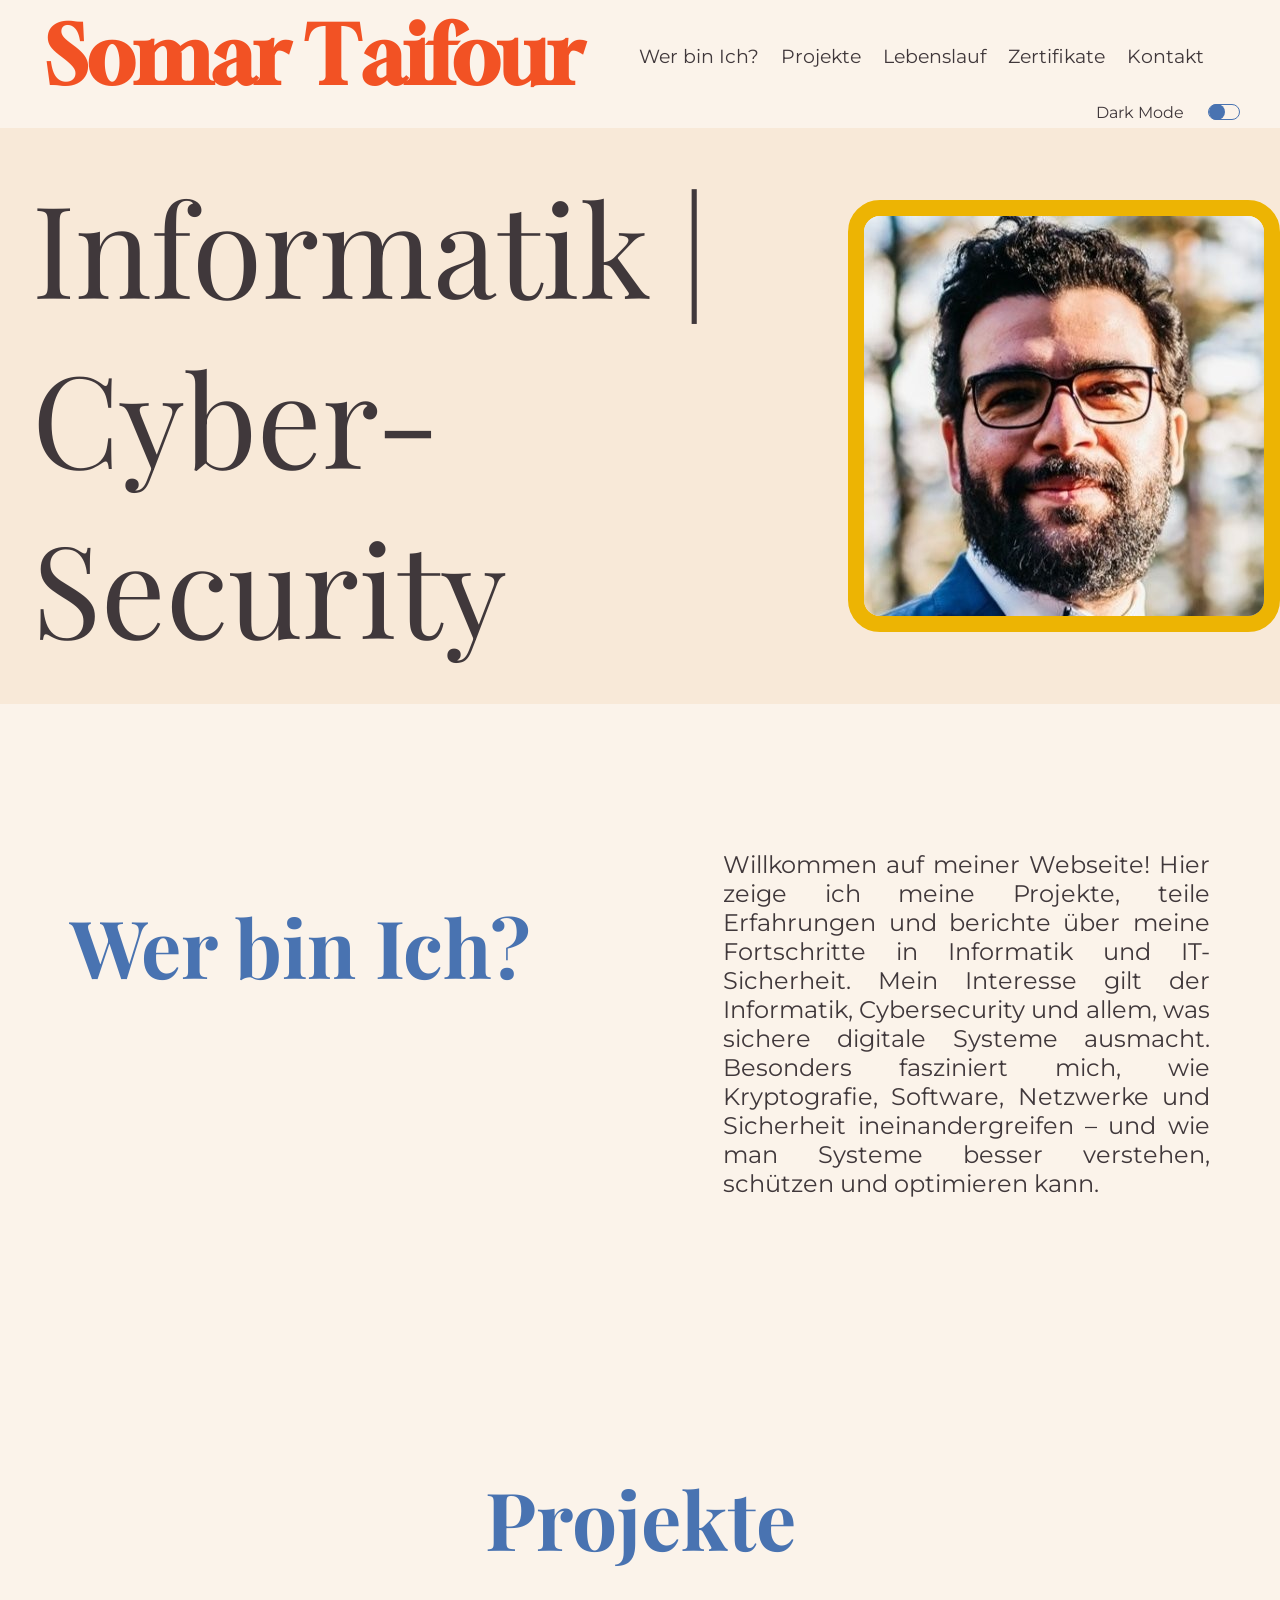
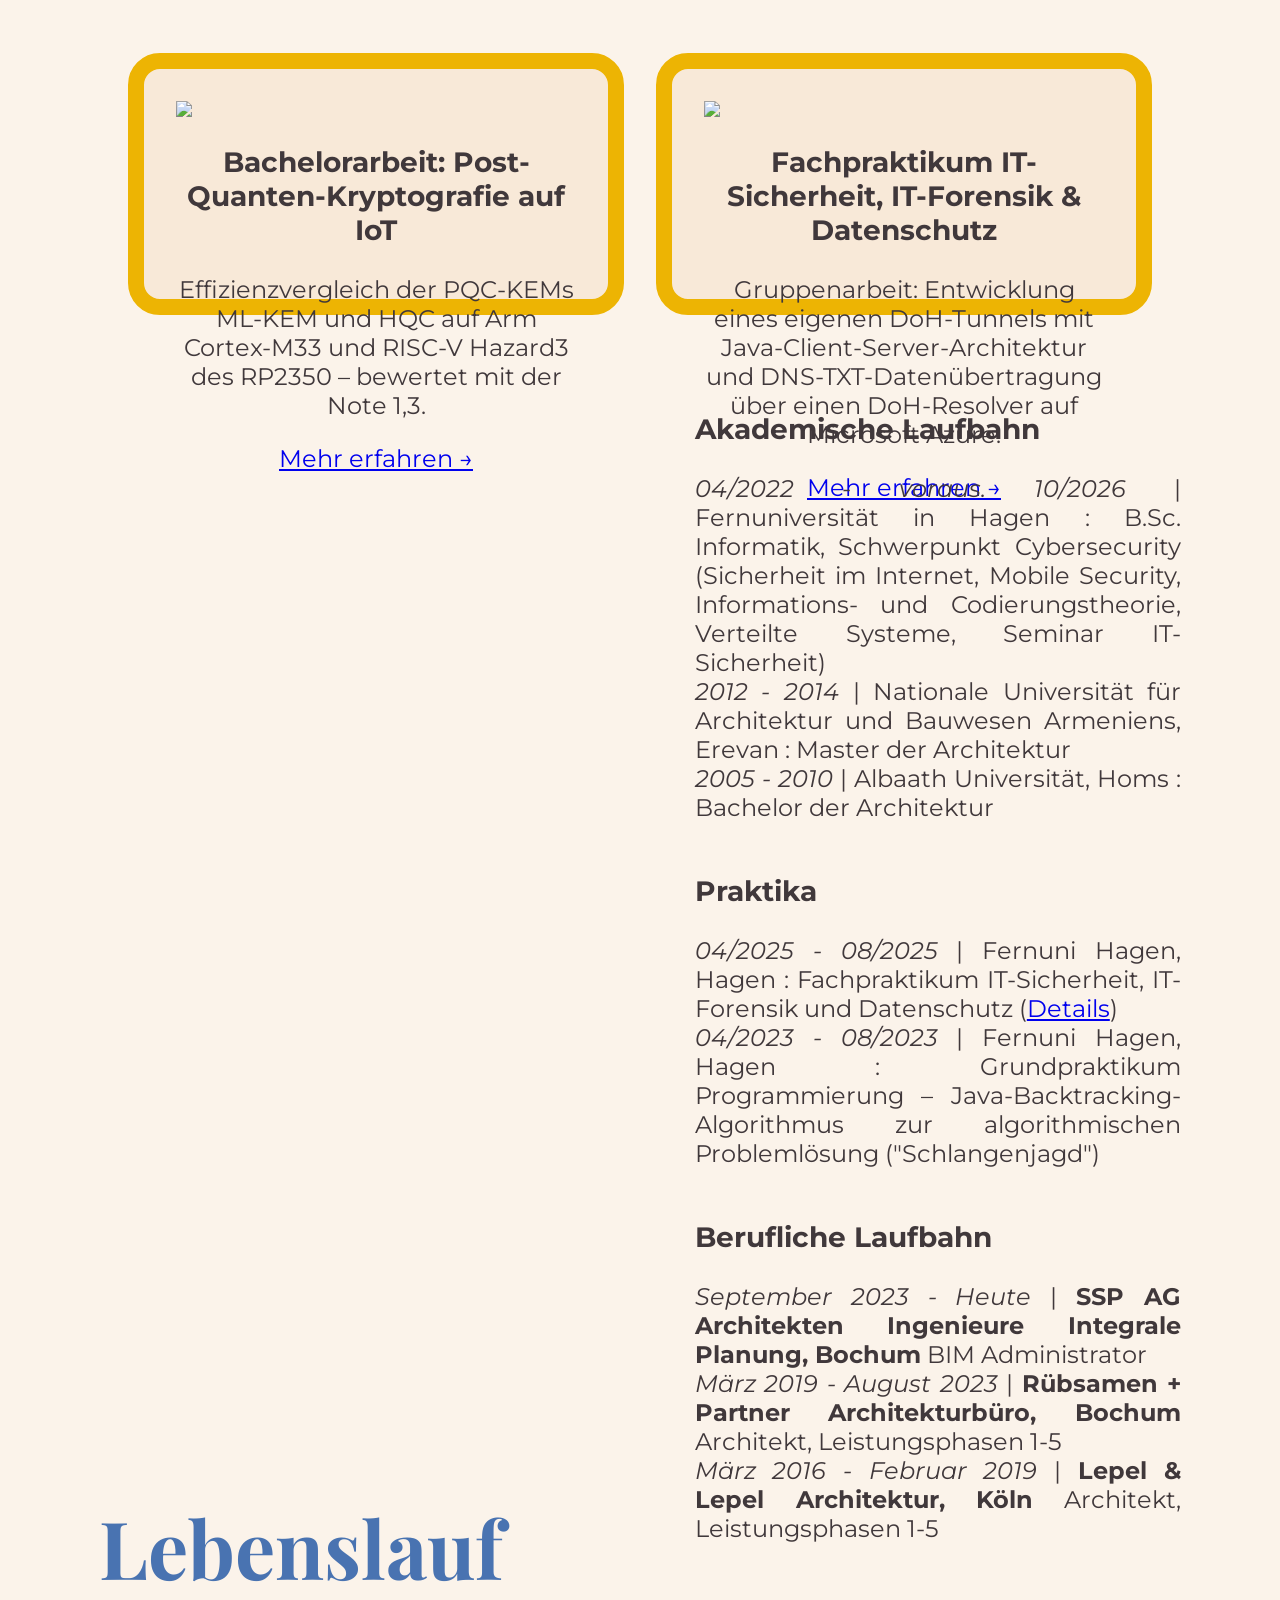
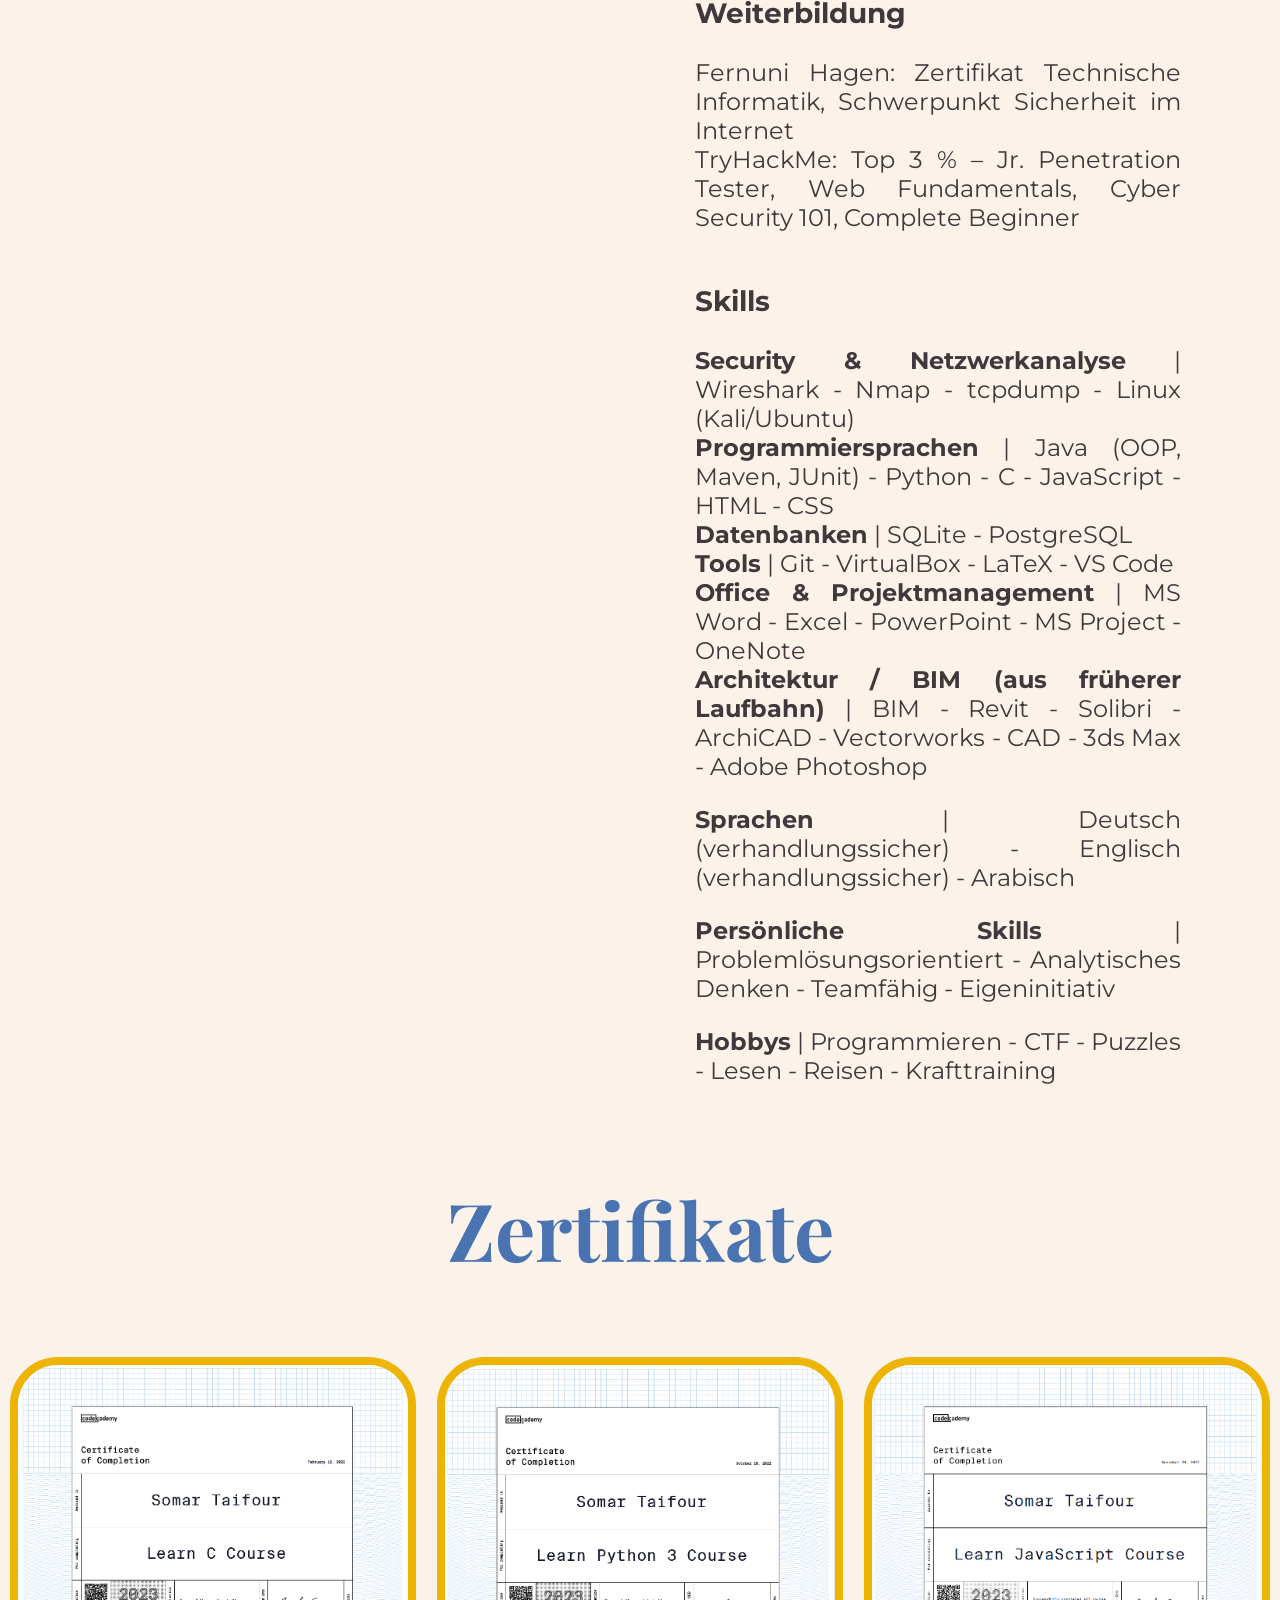
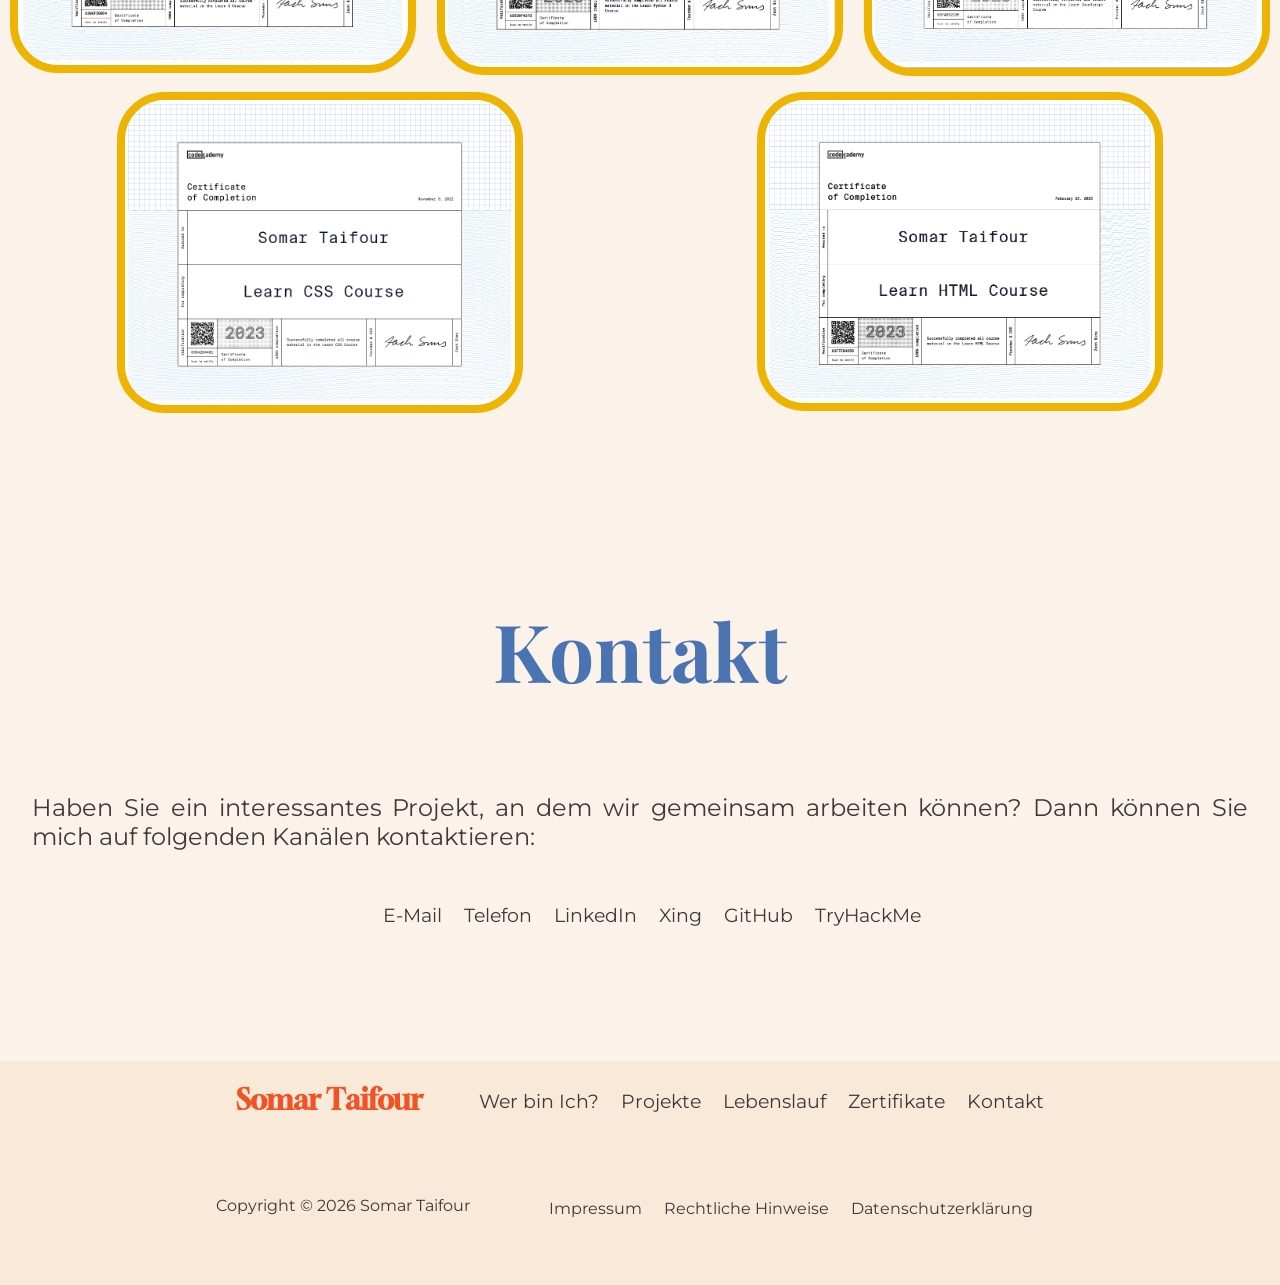
==== commit 454e7669: "Fix paths for styles and scripts in index.html" ====
--- a/index.html
+++ b/index.html
@@ -5,7 +5,7 @@
     <meta http-equiv="X-UA-Compatible" content="IE=edge">
     <meta name="viewport" content="width=device-width, initial-scale=1.0">
     <title>Somar Taifour | Informatik | Cyber-Security</title>
-    <link rel="stylesheet" type="text/css" href="style.css">
+    <link rel="stylesheet" type="text/css" href="./style.css">
 
     <link rel="preconnect" href="https://fonts.googleapis.com">
     <link rel="preconnect" href="https://fonts.gstatic.com" crossorigin>
@@ -24,7 +24,7 @@
                     <li><a href="#projekte" id="listprojekte">Projekte</a></li>
                     <li><a href="#lebenslauf" id="listlebenslauf">Lebenslauf</a></li>
                     <li><a href="#zertifikate" id="listzertifikate">Zertifikate</a></li>
-                    <li><a href="#blog" id="listblog">Blog</a></li>
+                   <!-- <li><a href="#blog" id="listblog">Blog</a></li>-->
                     <li><a href="#kontakt" id="listkontakt">Kontakt</a></li>
 
                 </ul>
@@ -83,7 +83,7 @@
                             <h3>Bachelorarbeit: Post-Quanten-Kryptografie auf IoT</h3>
                             <p>Effizienzvergleich der PQC-KEMs ML-KEM und HQC auf Arm Cortex-M33
                                 und RISC-V Hazard3 des RP2350 – bewertet mit der Note 1,3.</p>
-                            <a href="bachelorarbeit.html" class="projektlink">Mehr erfahren →</a>
+                            <a href="./bachelorarbeit.html">Mehr erfahren →</a>
                         </div>
                     </div>
                 </div>
@@ -97,7 +97,7 @@
                             <h3>Fachpraktikum IT-Sicherheit, IT-Forensik &amp; Datenschutz</h3>
                             <p>Gruppenarbeit: Entwicklung eines eigenen DoH-Tunnels mit Java-Client-Server-Architektur
                                 und DNS-TXT-Datenübertragung über einen DoH-Resolver auf Microsoft Azure.</p>
-                            <a href="praktikum.html" class="projektlink">Mehr erfahren →</a>
+                            <a href="./praktikum.html" >Mehr erfahren →</a>
                         </div>
                     </div>
                 </div>
@@ -128,7 +128,7 @@
                         <ul class="whenwhatlist">
                             <li><em>04/2025 - 08/2025</em> | Fernuni Hagen, Hagen :
                                 Fachpraktikum IT-Sicherheit, IT-Forensik und Datenschutz
-                                (<a href="praktikum.html">Details</a>)</li>
+                                (<a href="./praktikum.html">Details</a>)</li>
                             <li><em>04/2023 - 08/2023</em> | Fernuni Hagen, Hagen :
                                 Grundpraktikum Programmierung – Java-Backtracking-Algorithmus
                                 zur algorithmischen Problemlösung ("Schlangenjagd")</li>
@@ -257,7 +257,7 @@
 
 
         <!-- Blog -->
-        <section>
+        <!--<section>
             <div id="blog" class="abschnitt center">
                 <h2>Blog</h2>
 
@@ -285,7 +285,7 @@
                     </div>
                 </div>
             </div>
-        </section>
+        </section>-->
 
 
         <!-- Kontakt-->
@@ -324,7 +324,7 @@
                             <li><a href="#projekte" id="listfooterprojekte">Projekte</a></li>
                             <li><a href="#lebenslauf" id="listfooterlebenslauf">Lebenslauf</a></li>
                             <li><a href="#zertifikate" id="listfooterzertifikate">Zertifikate</a></li>
-                            <li><a href="#blog" id="listfooterblog">Blog</a></li>
+                            <!--<li><a href="#blog" id="listfooterblog">Blog</a></li>-->
                             <li><a href="#kontakt" id="listfooterkontakt">Kontakt</a></li>
 
                         </ul>
@@ -348,6 +348,6 @@
 
 
     </footer>
-    <script src="main.js"></script>
+    <script src="./main.js"></script>
 </body>
 </html>
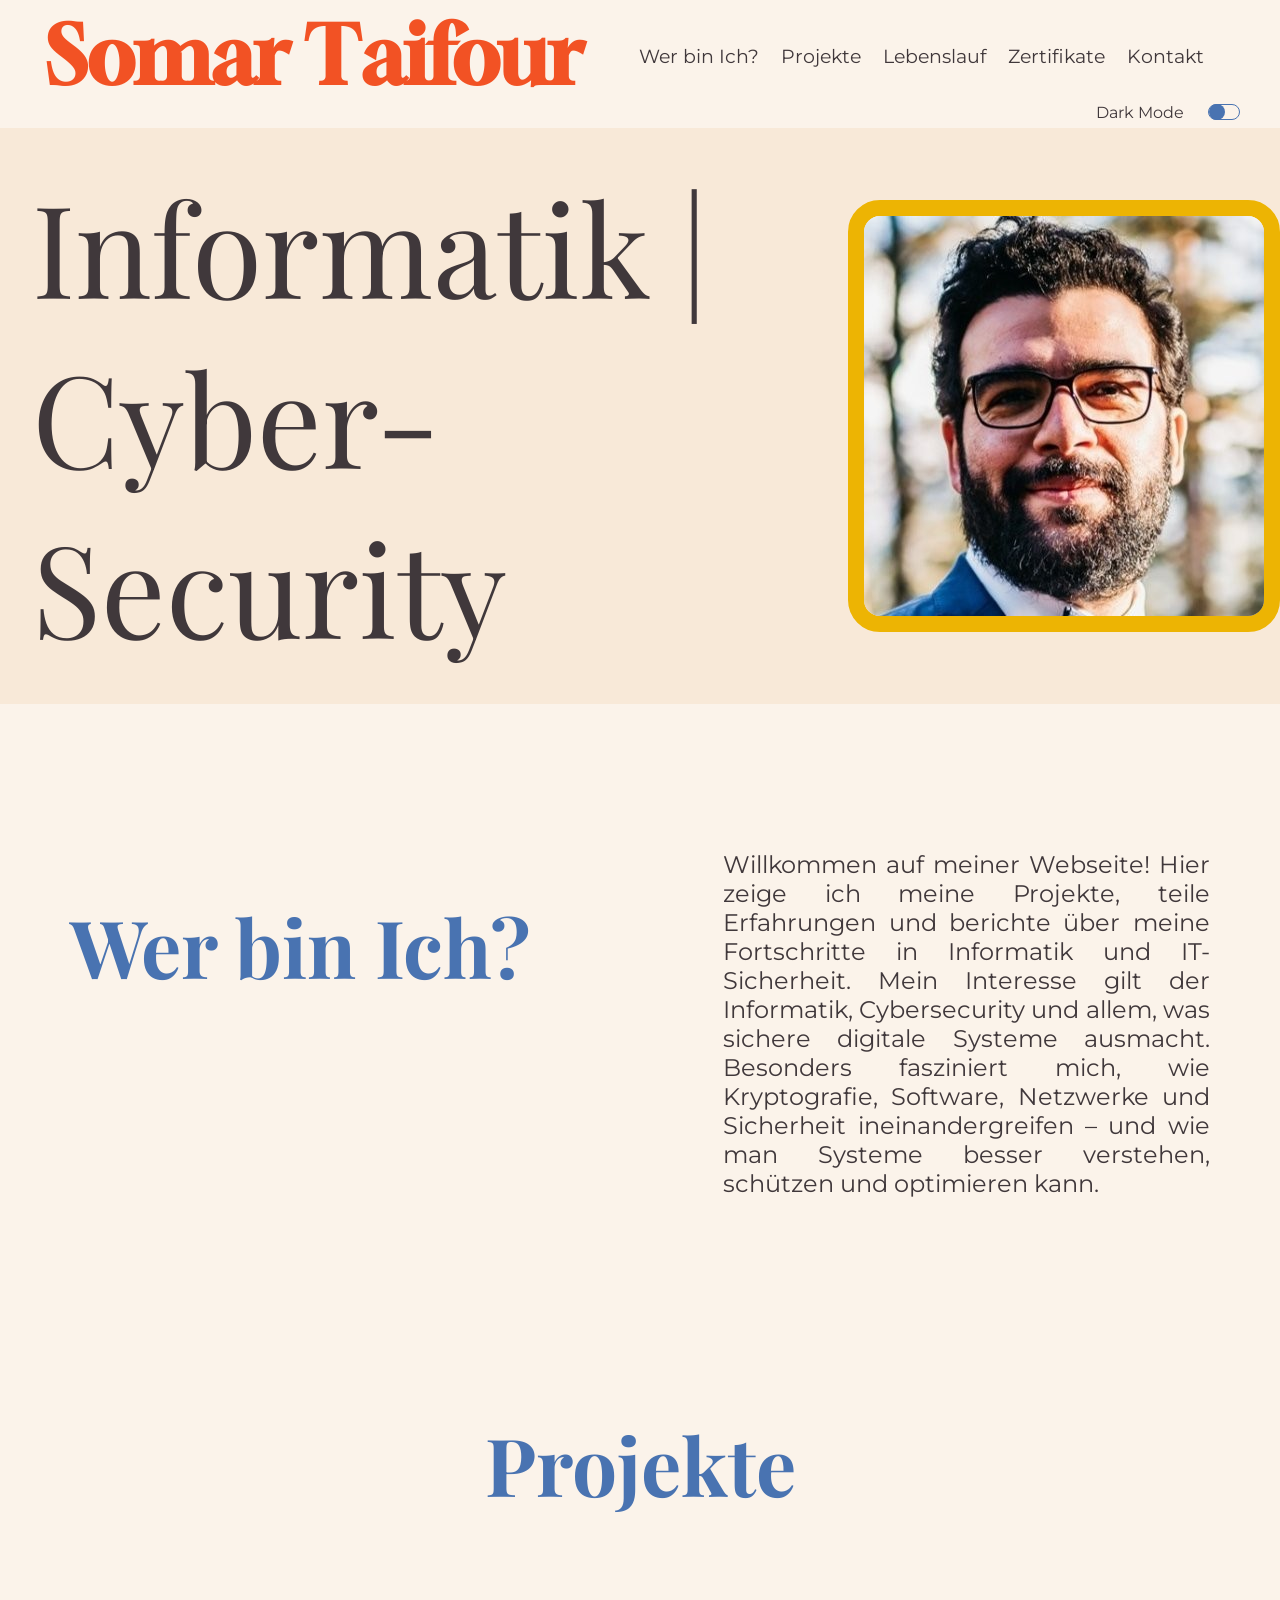
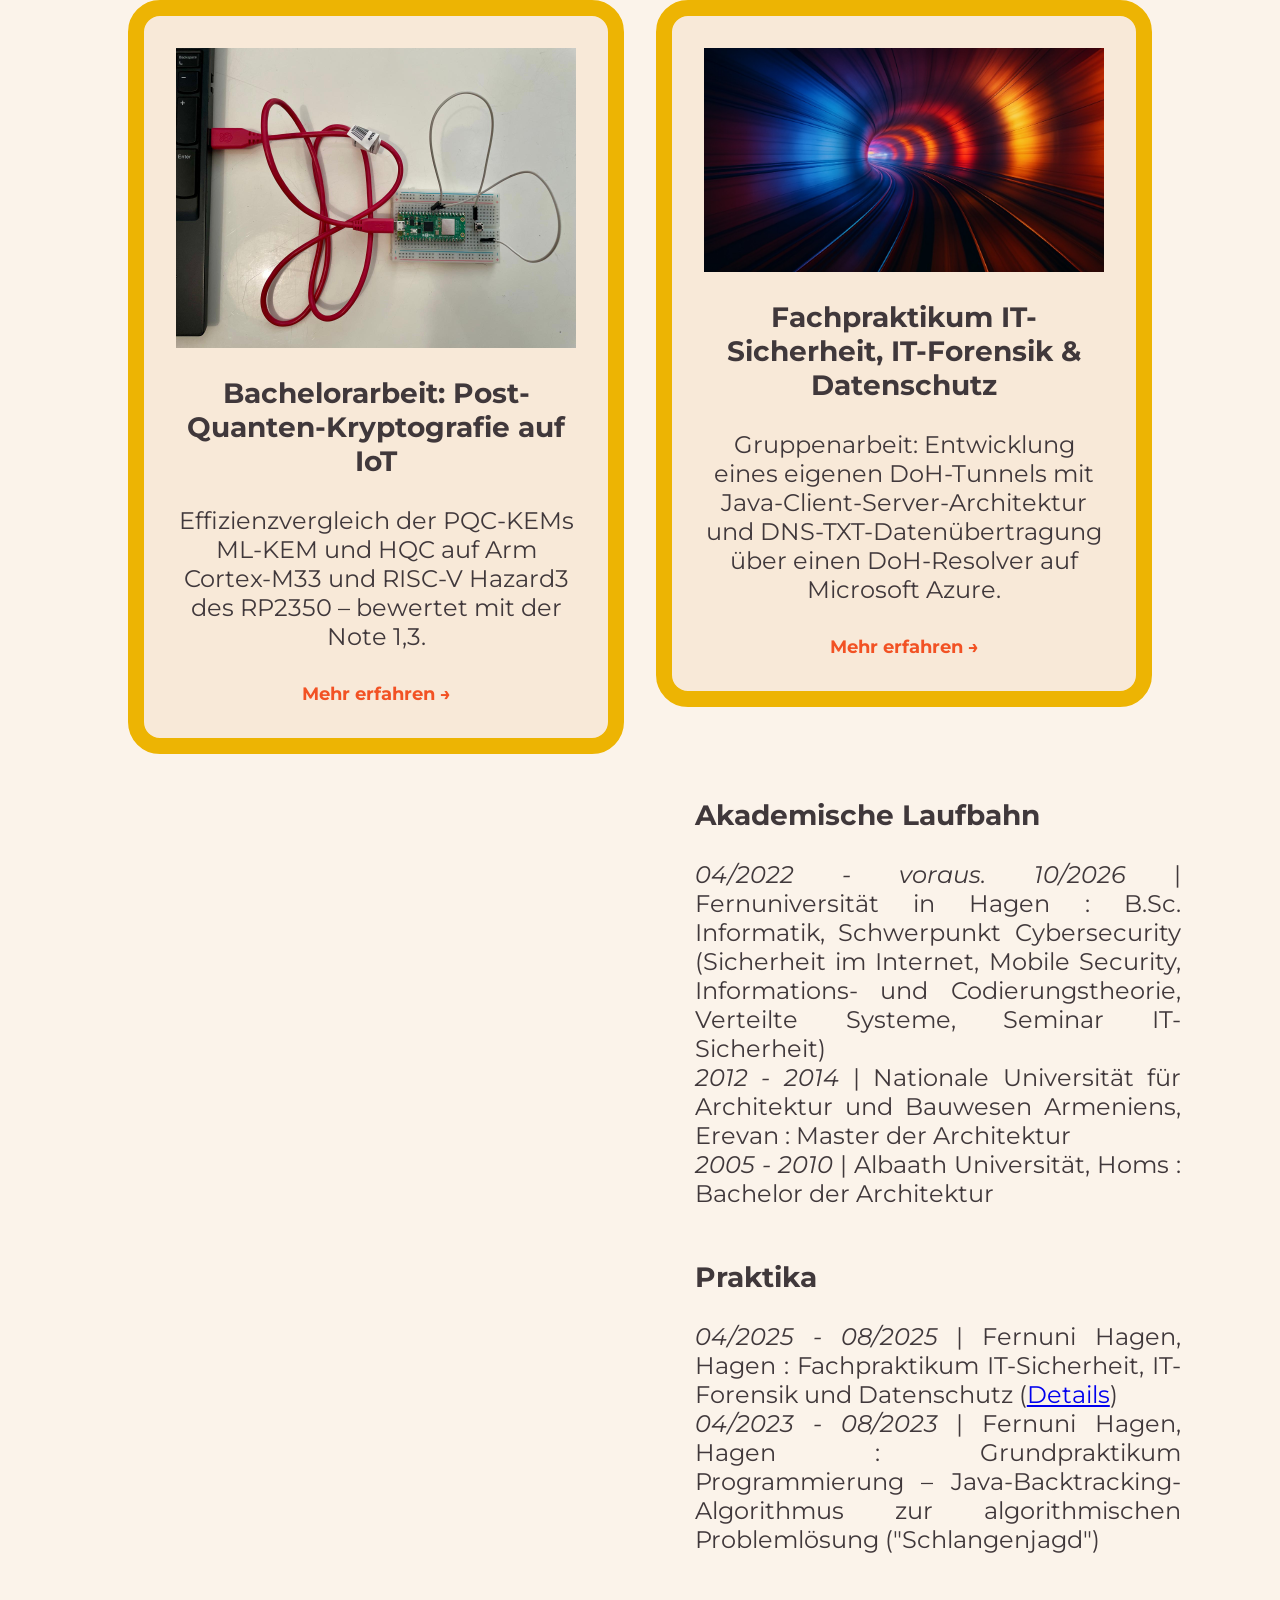
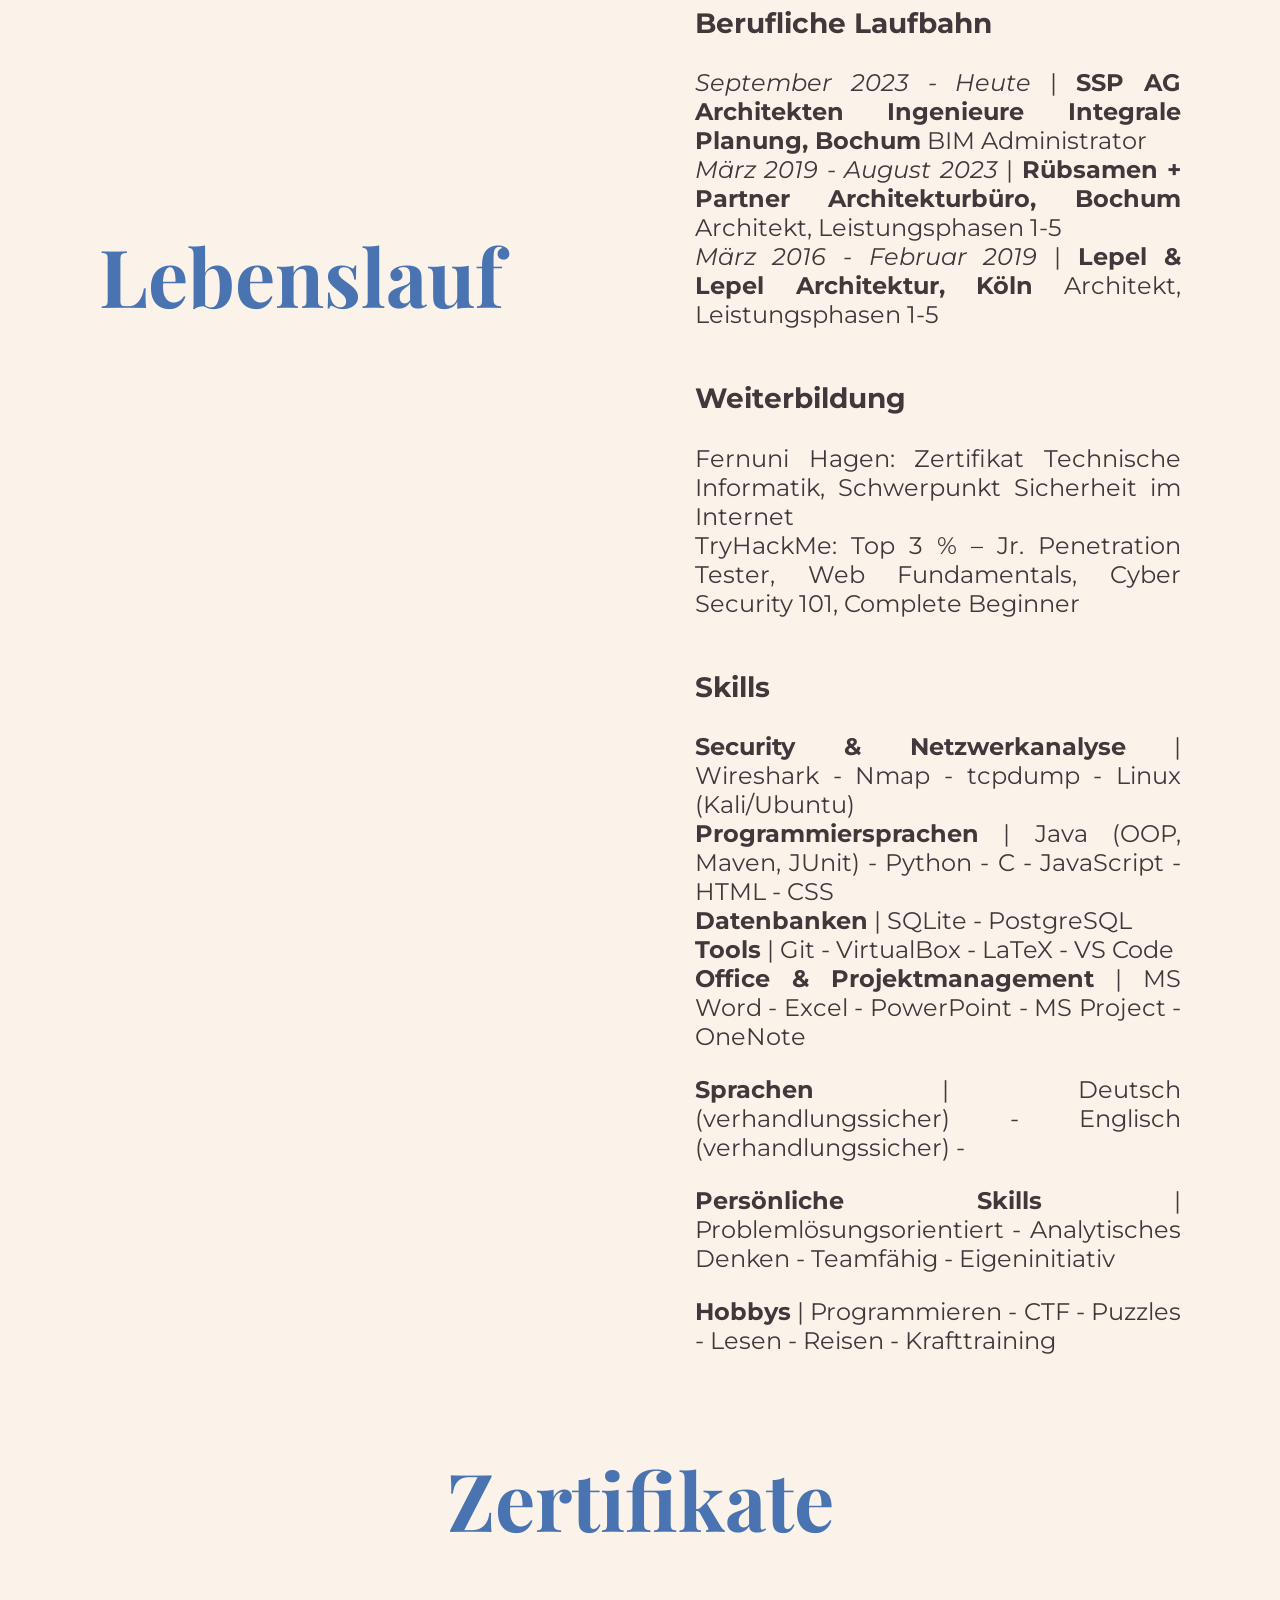
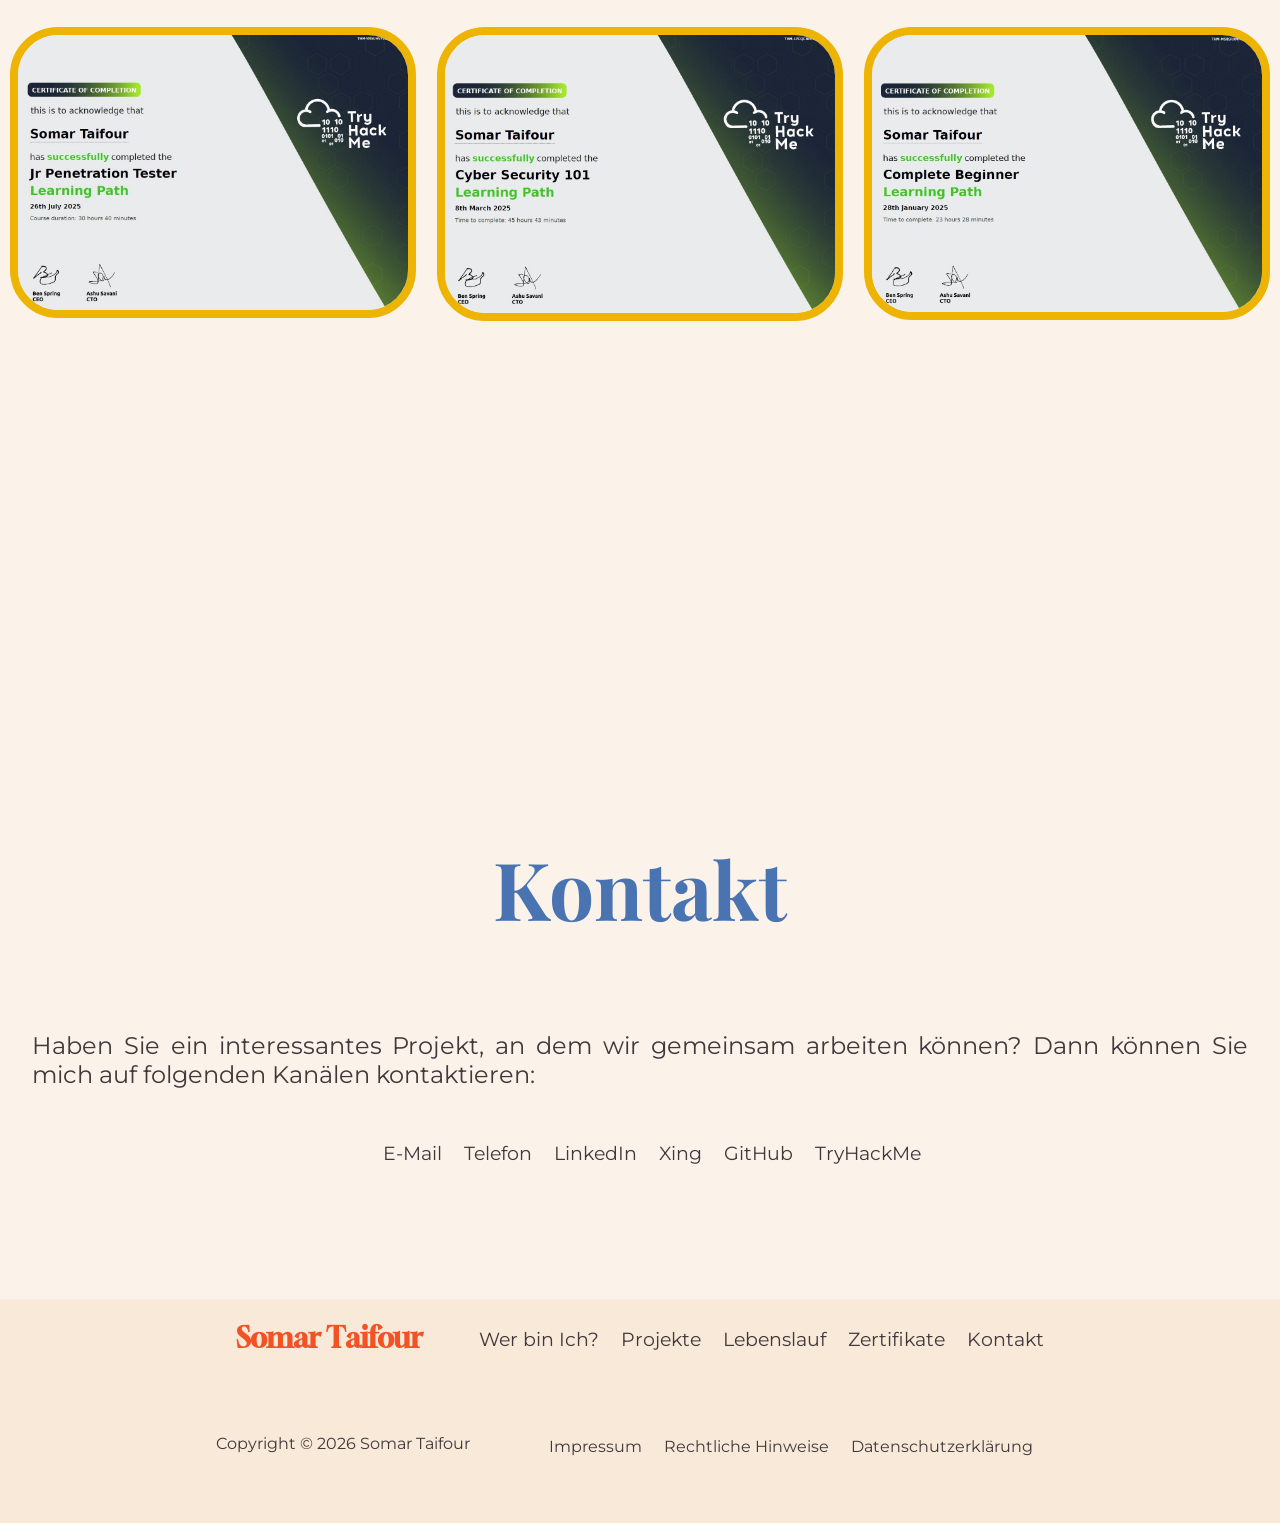
==== commit 768516c8: "Update skills and certificates in index.html Removed outdated skills and certificates from the HTML." ====
--- a/index.html
+++ b/index.html
@@ -83,7 +83,7 @@
                             <h3>Bachelorarbeit: Post-Quanten-Kryptografie auf IoT</h3>
                             <p>Effizienzvergleich der PQC-KEMs ML-KEM und HQC auf Arm Cortex-M33
                                 und RISC-V Hazard3 des RP2350 – bewertet mit der Note 1,3.</p>
-                            <a href="./bachelorarbeit.html">Mehr erfahren →</a>
+                            <a href="./bachelorarbeit.html" class="projektlink">Mehr erfahren →</a>
                         </div>
                     </div>
                 </div>
@@ -97,7 +97,7 @@
                             <h3>Fachpraktikum IT-Sicherheit, IT-Forensik &amp; Datenschutz</h3>
                             <p>Gruppenarbeit: Entwicklung eines eigenen DoH-Tunnels mit Java-Client-Server-Architektur
                                 und DNS-TXT-Datenübertragung über einen DoH-Resolver auf Microsoft Azure.</p>
-                            <a href="./praktikum.html" >Mehr erfahren →</a>
+                            <a href="./praktikum.html" class="projektlink">Mehr erfahren →</a>
                         </div>
                     </div>
                 </div>
@@ -194,7 +194,7 @@
                                 MS Project -
                                 OneNote
                             </li>
-                            <li><strong>Architektur / BIM (aus früherer Laufbahn)</strong> |
+                            <!--<li><strong>Architektur / BIM (aus früherer Laufbahn)</strong> |
                                 BIM -
                                 Revit -
                                 Solibri -
@@ -203,13 +203,12 @@
                                 CAD -
                                 3ds Max -
                                 Adobe Photoshop
-                            </li>
+                            </li>-->
                         </ul>
                         <ul class="whenwhatlist">
                             <li><strong>Sprachen</strong> |
                                 Deutsch (verhandlungssicher) -
                                 Englisch (verhandlungssicher) -
-                                Arabisch
                             </li>
                         </ul>
                         <ul class="whenwhatlist">
@@ -241,15 +240,13 @@
             <div id="zertifikate" class="abschnitt center">
                 <h2>Zertifikate</h2>
                 <div id="zertifikatscheine" class="abschnitt">
-                    <img src="./c.png">
-
-                    <img src="./python.png">
-
-                    <img src="./javascript.png">
-
-                    <img src="./css.png">
-
-                    <img src="./html.png">
+                    <img src="./jr.jpg">
+
+                    <img src="./101.jpg">
+
+                    <img src="./beginner.jpg">
+
+                    
                 </div>
 
             </div>
--- a/style.css
+++ b/style.css
@@ -56,6 +56,10 @@
     font-family: 'Gloock', serif;
     margin: 0 ;
 }
+.logo a{
+    color: inherit;
+    text-decoration: none;
+}
 header h1{
     font-size: 5rem;
 }
@@ -350,7 +354,86 @@
     align-items: center;
     text-align: center;
     width: 400px;
-    height: 150px;
+    height: auto;
+}
+
+.projektlink{
+    display: inline-block;
+    margin-top: 0.5rem;
+    color: var(--logoColor);
+    font-family: 'Montserrat', sans-serif;
+    font-size: 1.1rem;
+    font-weight: bold;
+    text-decoration: none;
+}
+
+.projektlink:hover{
+    text-decoration: underline;
+}
+
+/* Projekt-Detailseiten (Bachelorarbeit, Praktikum, ...) */
+.detailseite{
+    display: flex;
+    flex-direction: column;
+    width: 900px;
+    max-width: 100%;
+}
+
+.detailseite .zurueck{
+    align-self: flex-start;
+    font-size: 1.1rem;
+    margin-bottom: 1rem;
+}
+
+.detailseite .zurueck a{
+    color: var(--titlesColor);
+    text-decoration: none;
+}
+
+.detailseite .zurueck a:hover{
+    text-decoration: underline;
+}
+
+.detailseite h2{
+    text-align: left;
+    padding-right: 0;
+    font-size: 3rem;
+    width: 100%;
+}
+
+.detailseite h3{
+    font-family: 'Playfair Display', serif;
+    color: var(--titlesColor);
+    font-size: 2rem;
+    width: 100%;
+}
+
+.detailseite p{
+    width: 100%;
+    text-align: justify;
+}
+
+.detailseite .whenwhatlist{
+    width: 100%;
+}
+
+.detailseite .whenwhatlist li{
+    text-align: justify;
+    list-style-type: disc;
+    margin-left: 1.5rem;
+}
+
+.detailbild{
+    display: flex;
+    justify-content: center;
+    width: 100%;
+    margin: 1rem 0 2rem 0;
+}
+
+.detailbild img{
+    max-width: 100%;
+    border-radius: 2rem;
+    border: 1rem solid var(--frameColor);
 }
 
 @media only screen and (max-width: 480px){
@@ -461,4 +544,12 @@
     footer{
         height: auto;
     }
-}+
+    .detailseite{
+        width: auto;
+    }
+    .detailseite h2{
+        text-align: center;
+        font-size: 2rem;
+    }
+}
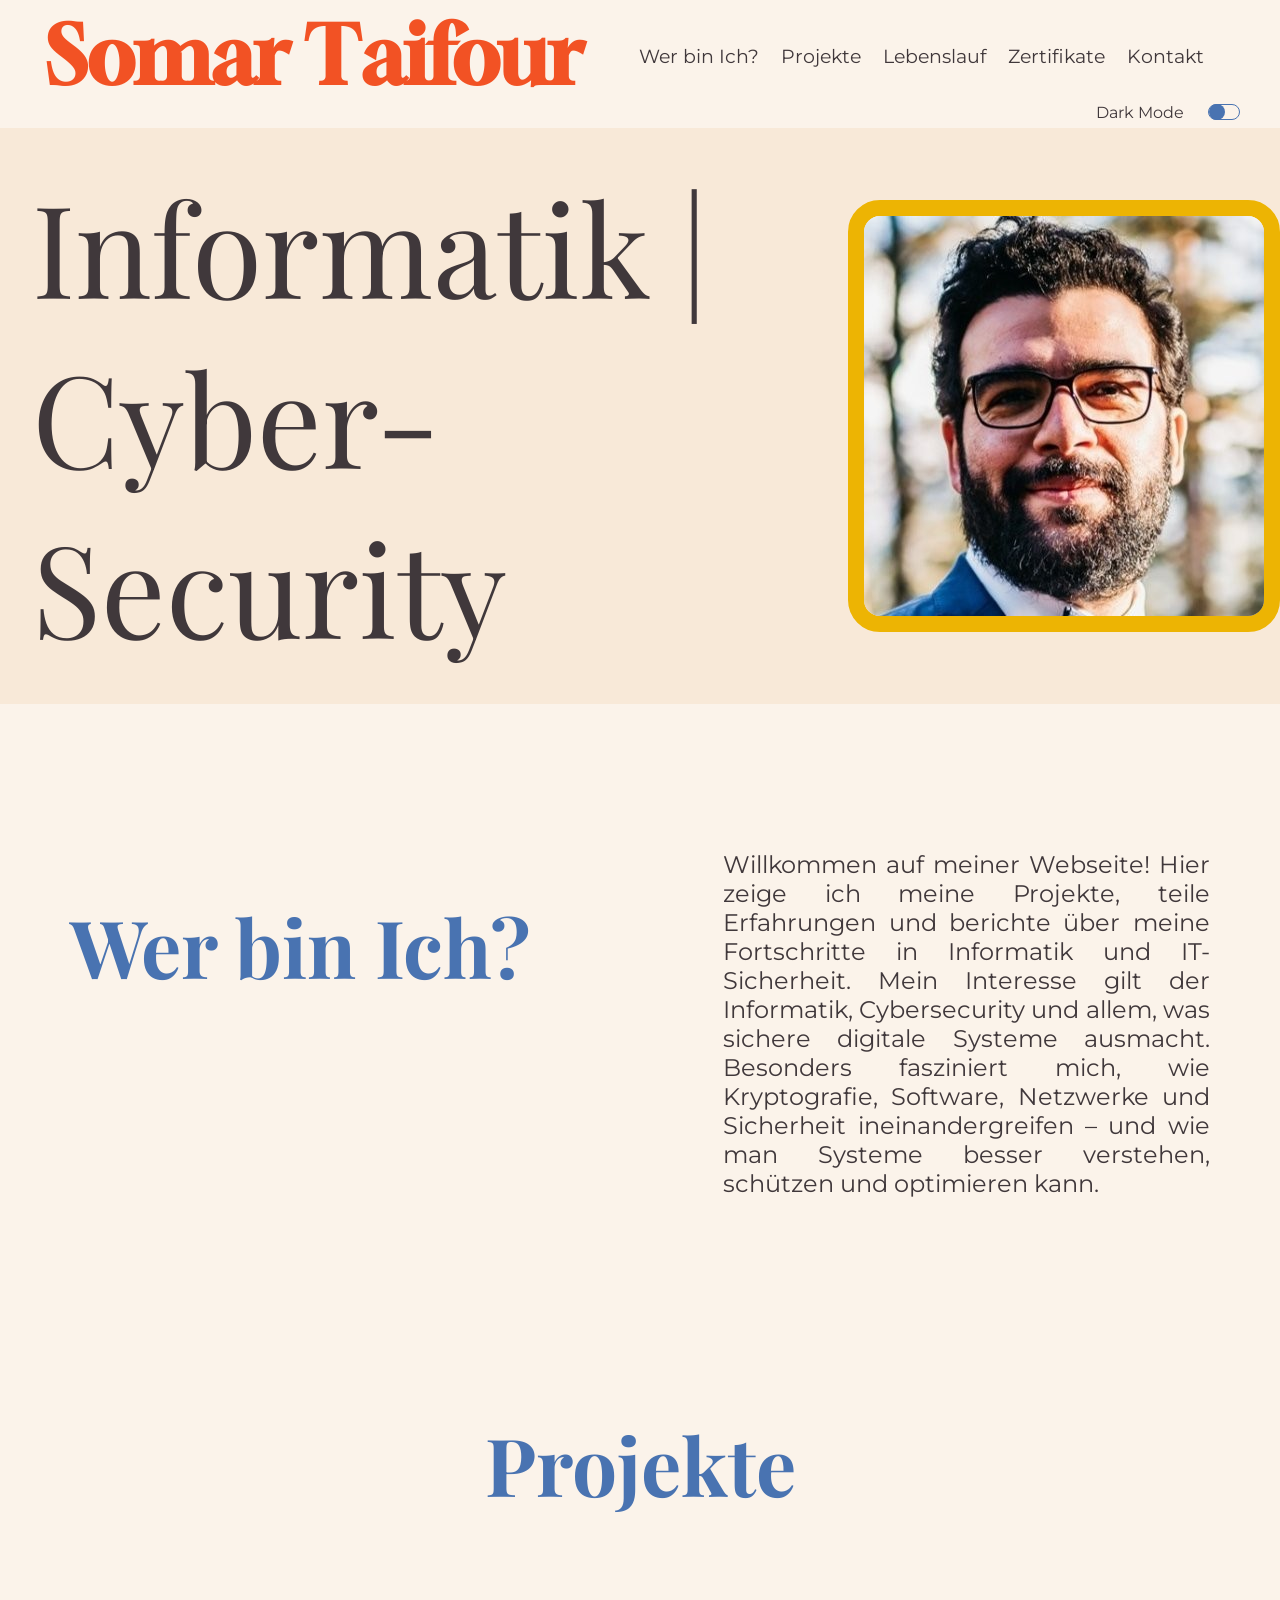
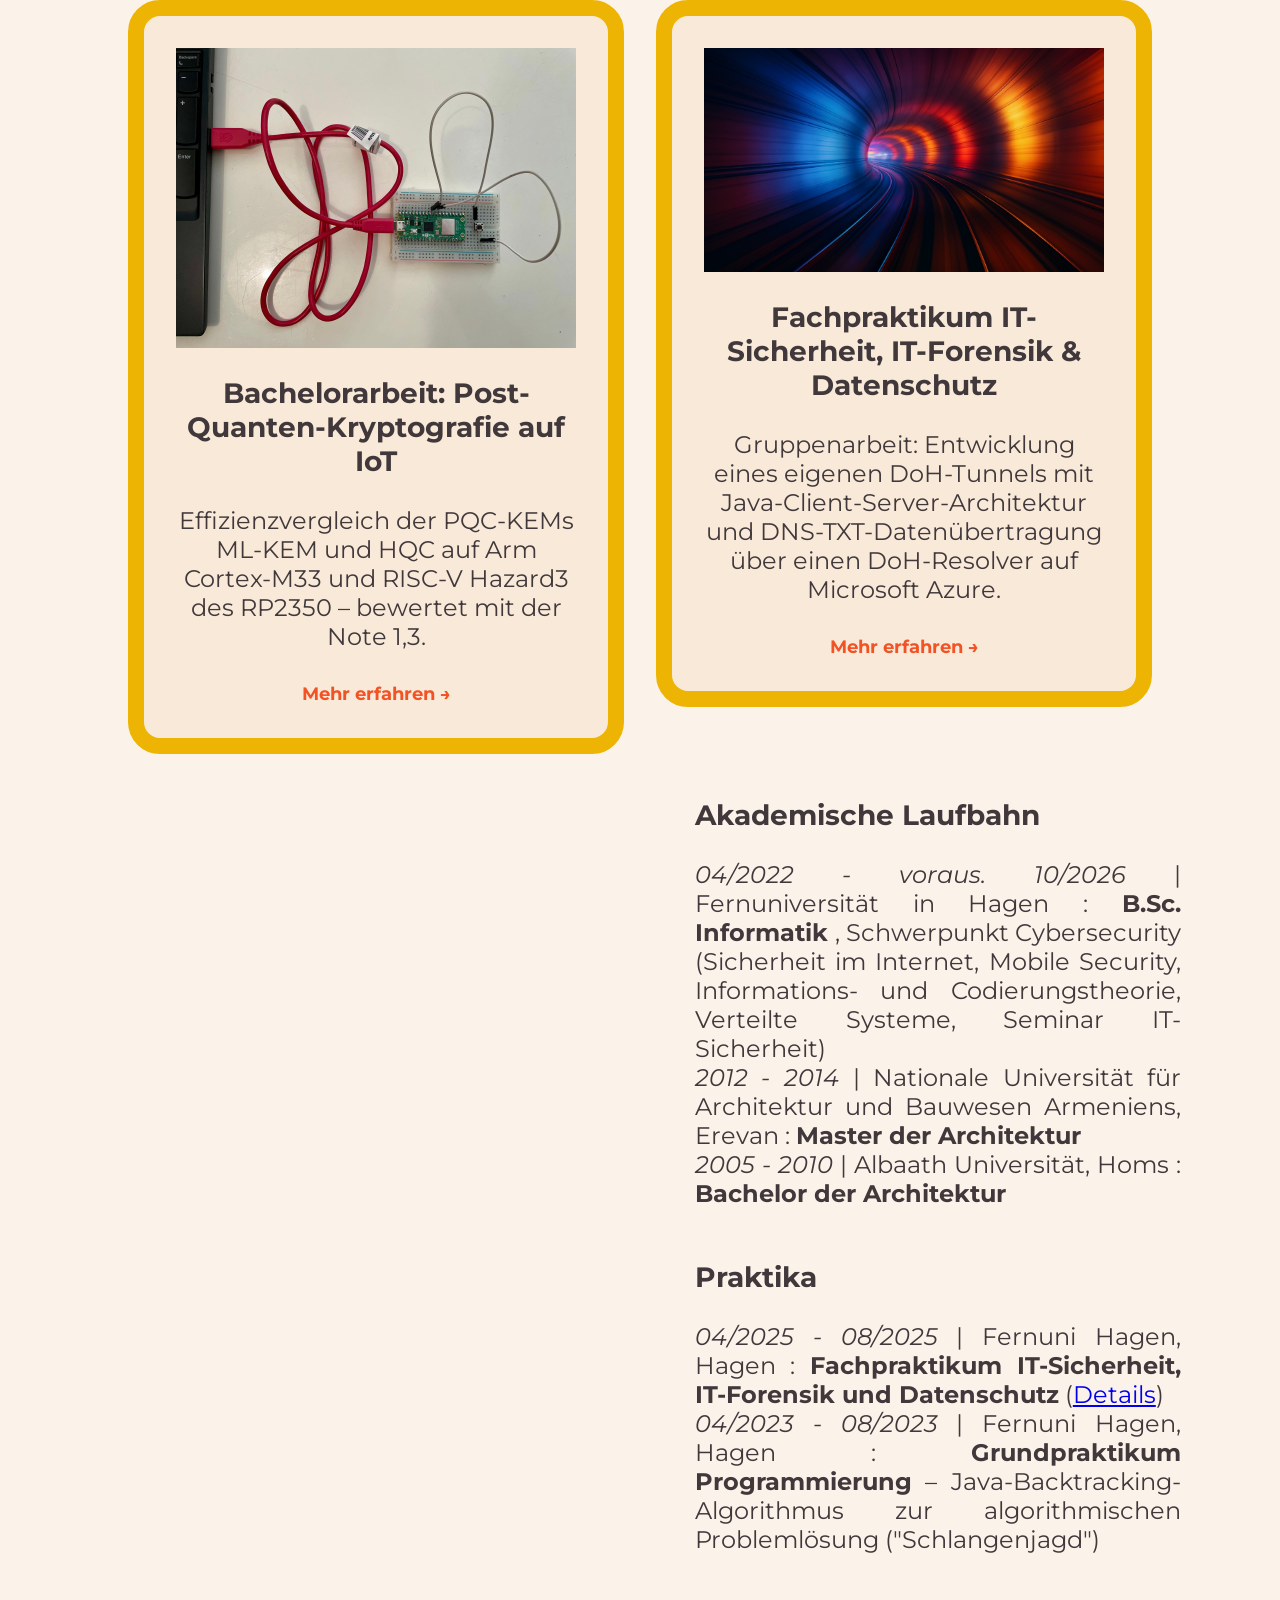
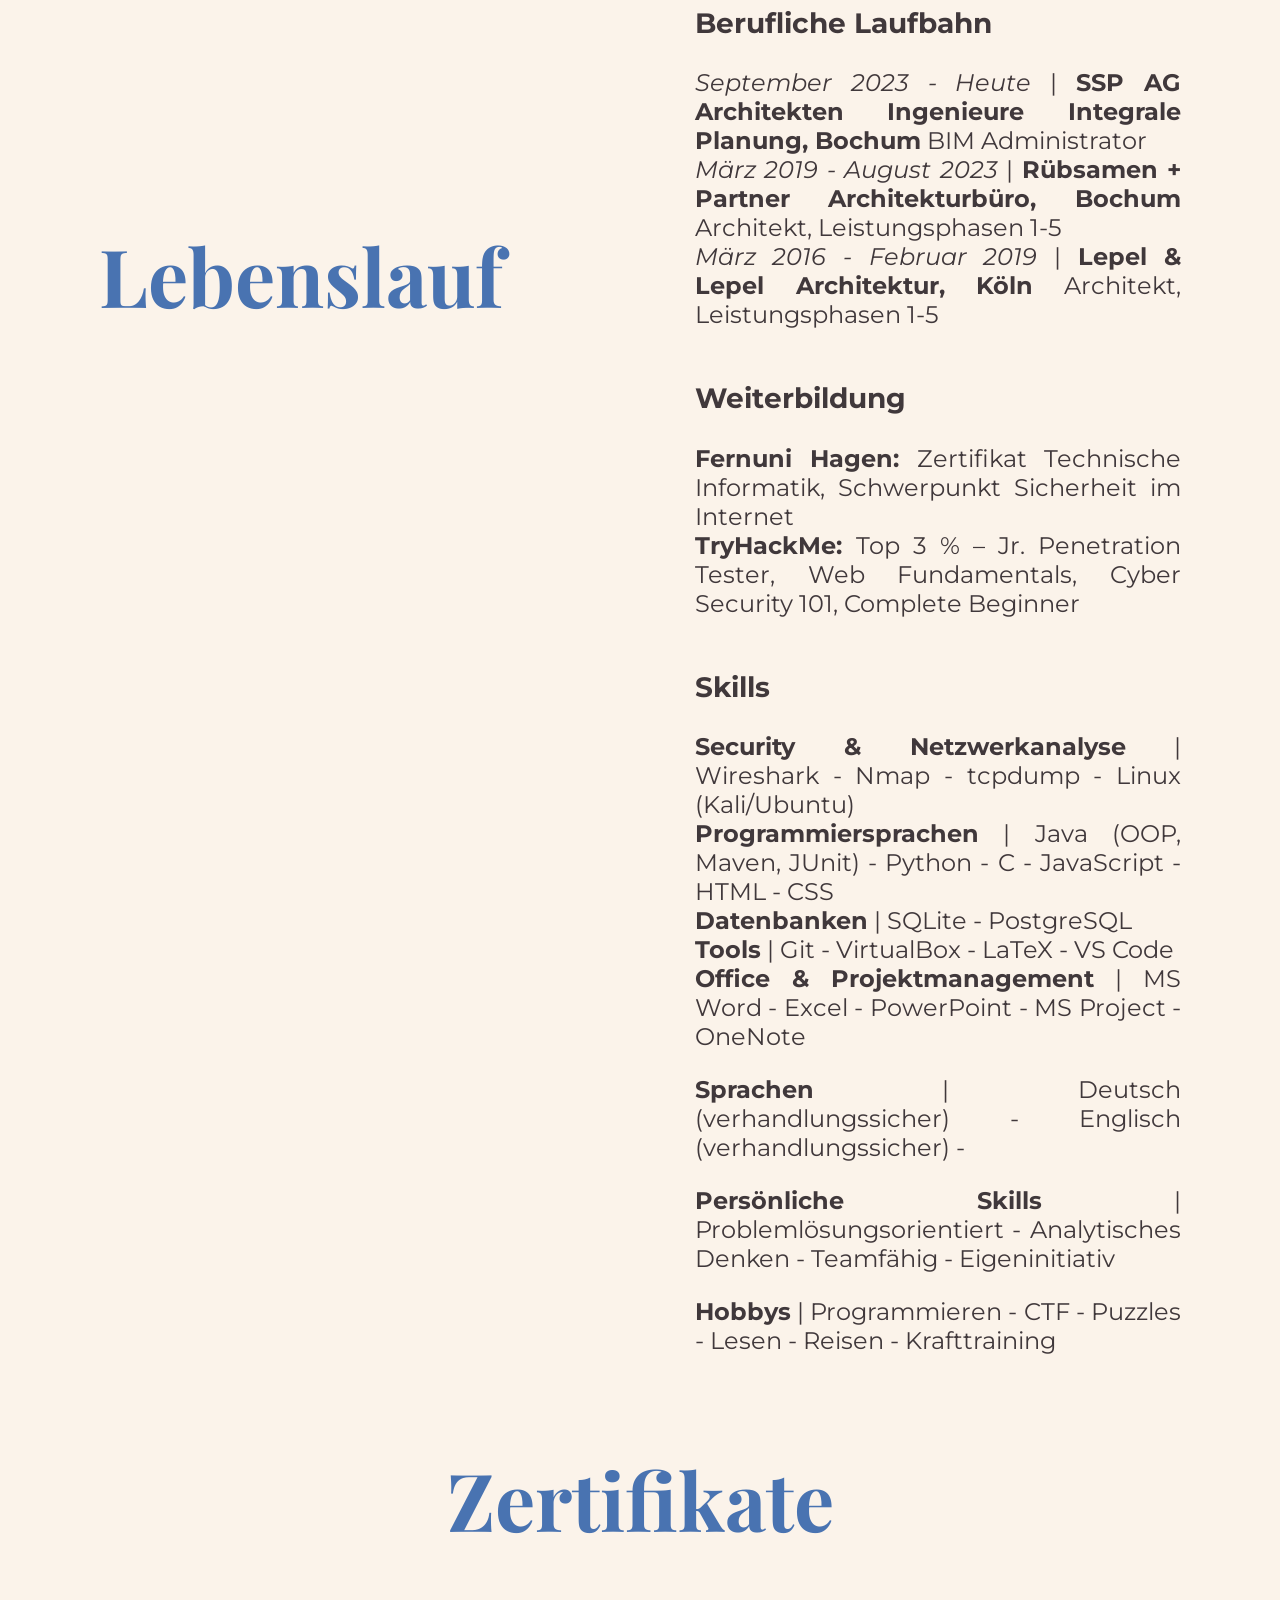
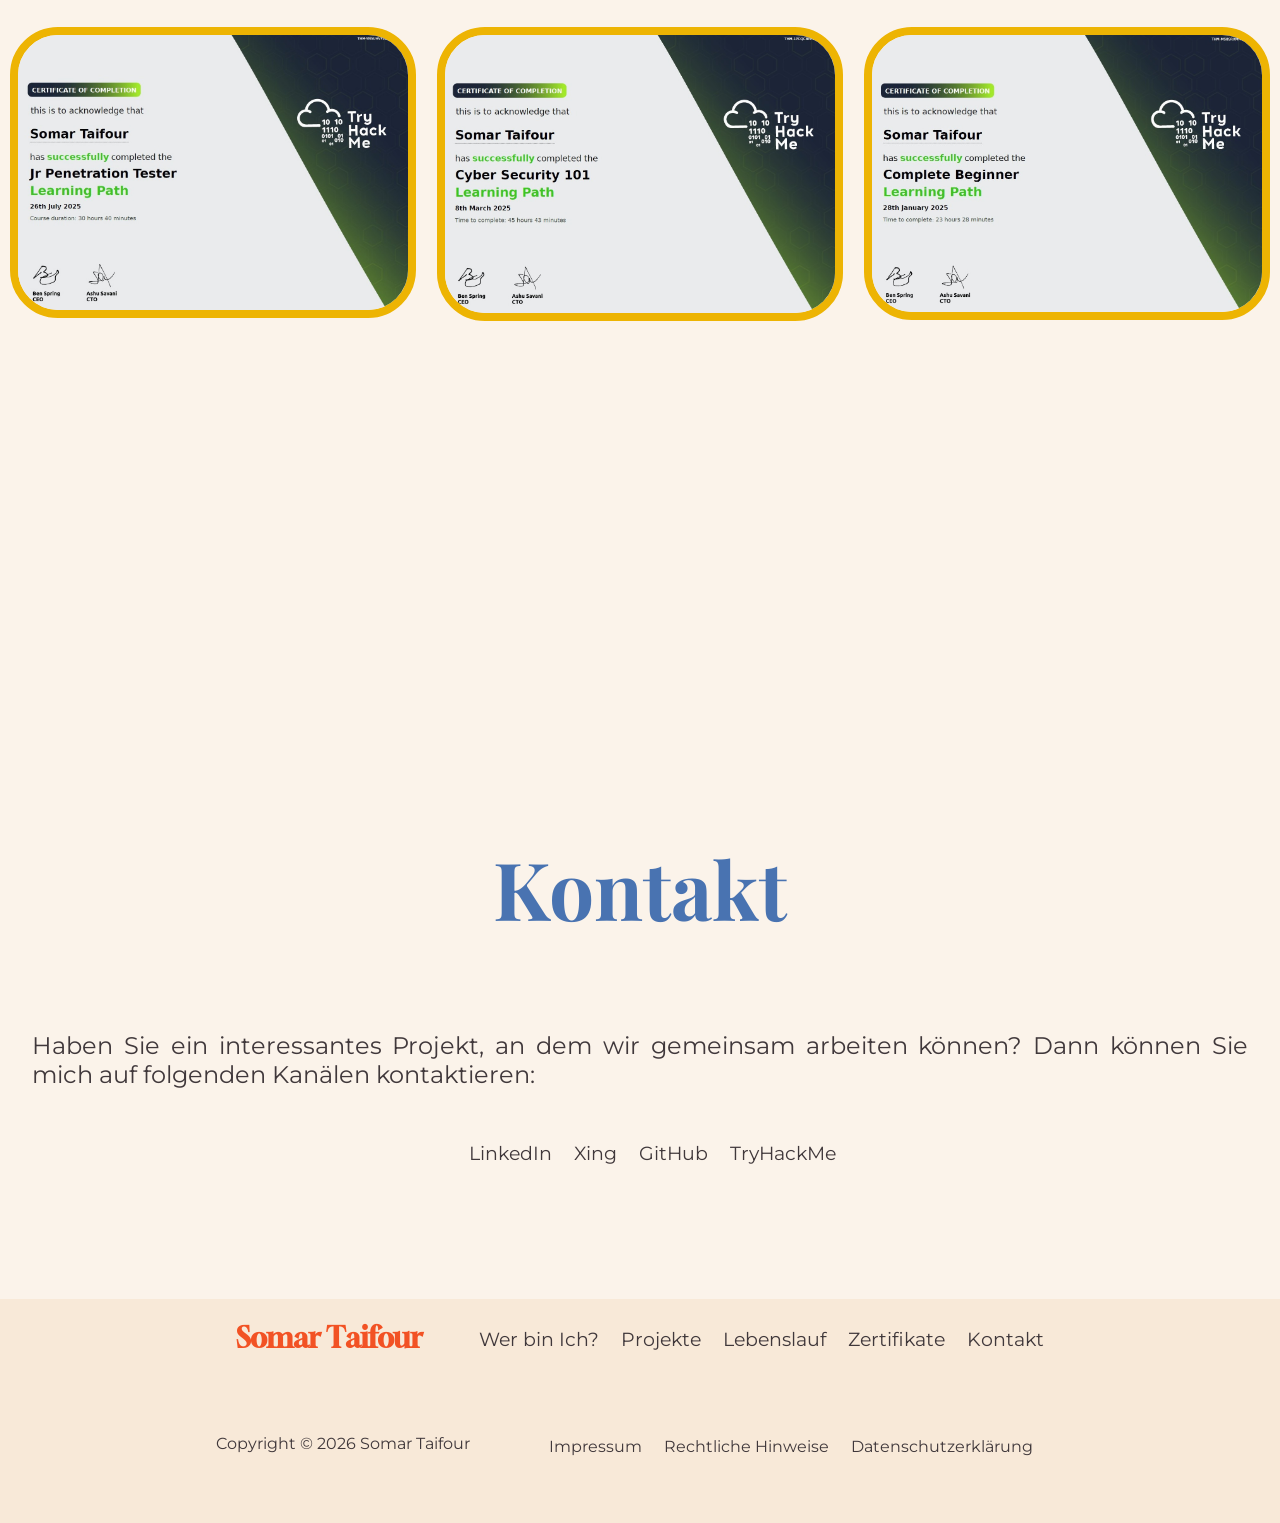
==== commit abf21035: "Enhance formatting of qualifications and internships Added bold formatting to educational qualificat" ====
--- a/index.html
+++ b/index.html
@@ -114,12 +114,12 @@
                     <div class="auflistung">
                         <h3>Akademische Laufbahn</h3>
                         <ul class="whenwhatlist">
-                            <li><em>04/2022 - voraus. 10/2026</em> | Fernuniversität in Hagen : B.Sc. Informatik,
+                            <li><em>04/2022 - voraus. 10/2026</em> | Fernuniversität in Hagen : <b>B.Sc. Informatik </b>,
                                 Schwerpunkt Cybersecurity (Sicherheit im Internet, Mobile Security,
                                 Informations- und Codierungstheorie, Verteilte Systeme, Seminar IT-Sicherheit)</li>
                             <li><em>2012 - 2014</em> | Nationale Universität für Architektur und
-                                Bauwesen Armeniens, Erevan : Master der Architektur</li>
-                            <li><em>2005 - 2010</em> | Albaath Universität, Homs : Bachelor der Architektur</li>
+                                Bauwesen Armeniens, Erevan : <b>Master der Architektur</b></li>
+                            <li><em>2005 - 2010</em> | Albaath Universität, Homs : <b>Bachelor der Architektur</b></li>
                         </ul>
                     </div>
 
@@ -127,10 +127,10 @@
                         <h3>Praktika</h3>
                         <ul class="whenwhatlist">
                             <li><em>04/2025 - 08/2025</em> | Fernuni Hagen, Hagen :
-                                Fachpraktikum IT-Sicherheit, IT-Forensik und Datenschutz
+                                <b>Fachpraktikum IT-Sicherheit, IT-Forensik und Datenschutz</b>
                                 (<a href="./praktikum.html">Details</a>)</li>
                             <li><em>04/2023 - 08/2023</em> | Fernuni Hagen, Hagen :
-                                Grundpraktikum Programmierung – Java-Backtracking-Algorithmus
+                                <b>Grundpraktikum Programmierung</b> – Java-Backtracking-Algorithmus
                                 zur algorithmischen Problemlösung ("Schlangenjagd")</li>
                         </ul>
                     </div>
@@ -155,8 +155,8 @@
                     <div class="auflistung">
                         <h3>Weiterbildung</h3>
                         <ul class="whenwhatlist">
-                            <li>Fernuni Hagen: Zertifikat Technische Informatik, Schwerpunkt Sicherheit im Internet</li>
-                            <li>TryHackMe: Top 3 % – Jr. Penetration Tester, Web Fundamentals, Cyber Security 101, Complete Beginner</li>
+                            <li><b>Fernuni Hagen:</b> Zertifikat Technische Informatik, Schwerpunkt Sicherheit im Internet</li>
+                            <li><b>TryHackMe: </b> Top 3 % – Jr. Penetration Tester, Web Fundamentals, Cyber Security 101, Complete Beginner</li>
                         </ul>
                     </div>
 
@@ -294,8 +294,6 @@
 
                 <nav>
                     <ul>
-                        <li><a href="mailto:somar.taifour@outlook.com">E-Mail</a></li>
-                        <li><a href="tel:+4917620320152">Telefon</a></li>
                         <li><a href="https://www.linkedin.com/in/somar-taifour/" target="_blank">LinkedIn</a></li>
                         <li><a href="https://www.xing.com/profile/Somar_Taifour/" target="_blank">Xing</a></li>
                         <li><a href="https://github.com/Somar-tfr/" target="_blank">GitHub</a></li>
